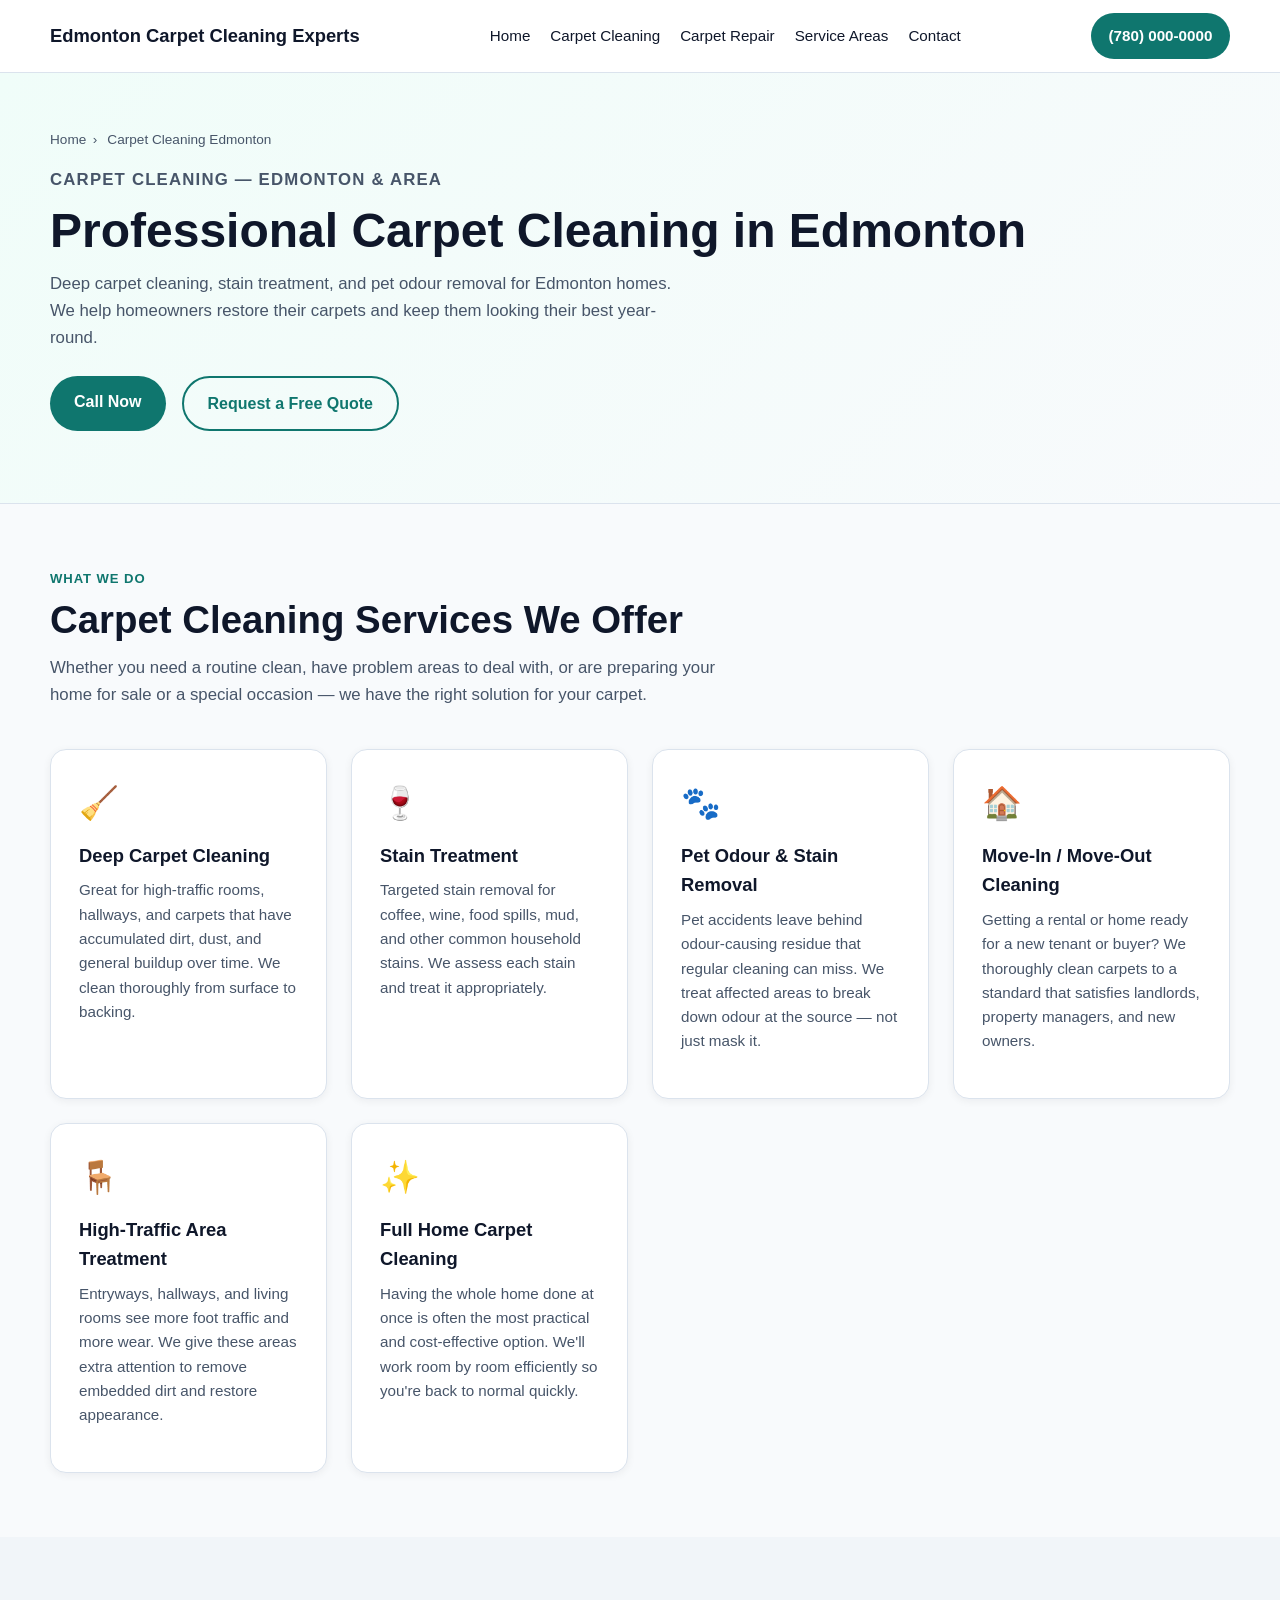
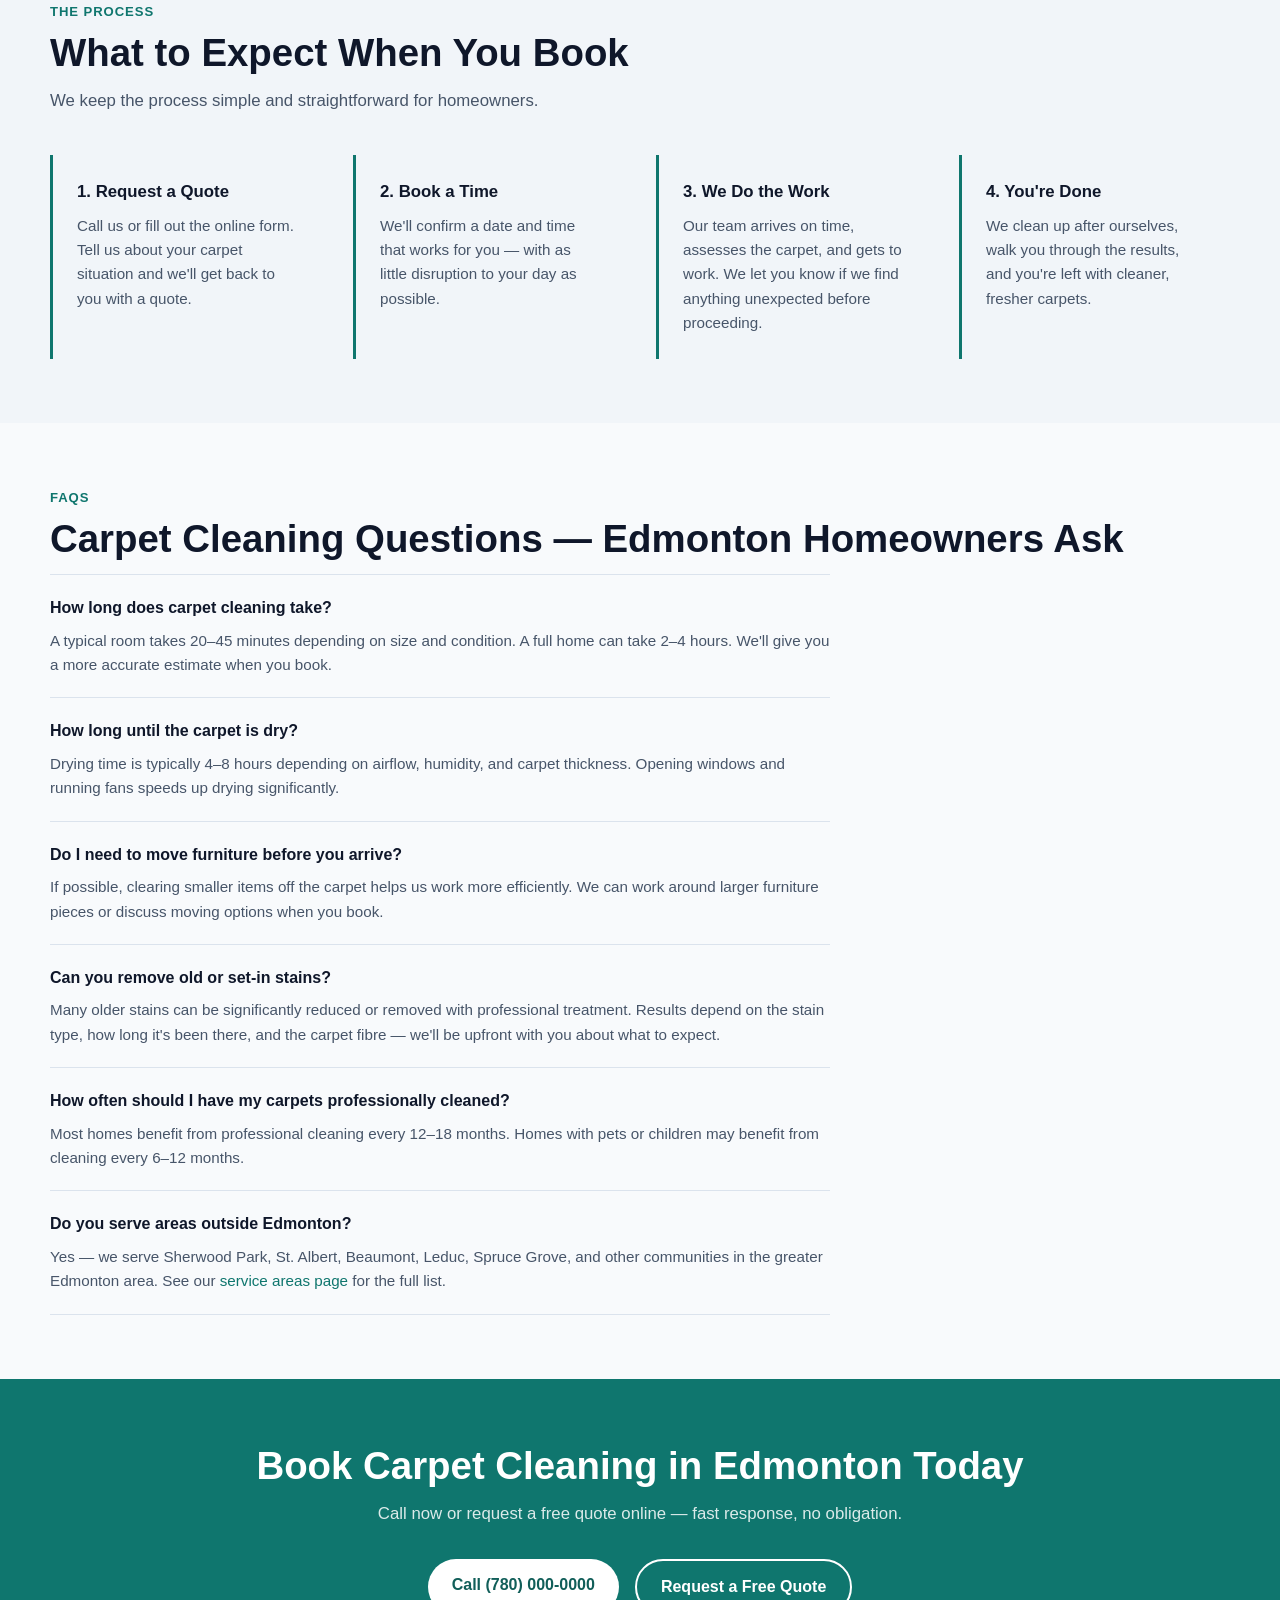
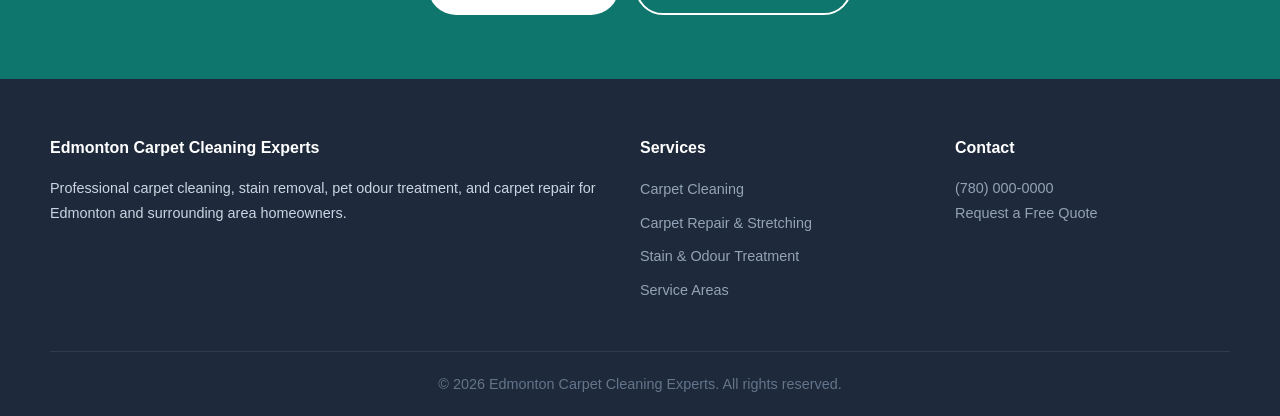
==== carpet-cleaning-edmonton.html @ 5d0f915e "feat: initial build — Edmonton Carpet Cleaning Experts 5-page lead gen site" ====
<!DOCTYPE html>
<html lang="en">
<head>
  <meta charset="UTF-8" />
  <meta name="viewport" content="width=device-width, initial-scale=1.0" />
  <title>Carpet Cleaning Edmonton | Edmonton Carpet Cleaning Experts</title>
  <meta name="description" content="Professional carpet cleaning in Edmonton. Deep cleaning for high-traffic rooms, stain treatment, and pet odour removal. Serving Edmonton and surrounding areas. Get a free quote." />
  <meta name="robots" content="index, follow" />
  <link rel="canonical" href="https://www.edmontoncarpetcleaningexperts.ca/carpet-cleaning-edmonton.html" />
  <link rel="stylesheet" href="styles.css" />

  <script type="application/ld+json">
  {
    "@context": "https://schema.org",
    "@type": "Service",
    "serviceType": "Carpet Cleaning",
    "provider": {
      "@type": "LocalBusiness",
      "name": "Edmonton Carpet Cleaning Experts",
      "telephone": "+17800000000",
      "areaServed": "Edmonton"
    },
    "description": "Professional carpet cleaning services for Edmonton homeowners including deep cleaning, stain removal, and pet odour treatment.",
    "areaServed": "Edmonton, Alberta"
  }
  </script>
</head>
<body>

  <header class="site-header">
    <div class="container nav">
      <div class="logo">
        <a href="index.html">Edmonton Carpet Cleaning Experts</a>
      </div>
      <button class="nav-toggle" aria-label="Toggle navigation" aria-expanded="false">☰</button>
      <nav class="main-nav">
        <a href="index.html">Home</a>
        <a href="carpet-cleaning-edmonton.html">Carpet Cleaning</a>
        <a href="carpet-repair-edmonton.html">Carpet Repair</a>
        <a href="service-areas.html">Service Areas</a>
        <a href="contact.html">Contact</a>
      </nav>
      <a class="phone-button" href="tel:17800000000">(780) 000-0000</a>
    </div>
  </header>

  <main>

    <!-- Page Hero -->
    <section class="page-hero">
      <div class="container">
        <div class="breadcrumb">
          <a href="index.html">Home</a><span>›</span> Carpet Cleaning Edmonton
        </div>
        <p class="eyebrow">Carpet Cleaning — Edmonton &amp; Area</p>
        <h1>Professional Carpet Cleaning in Edmonton</h1>
        <p>Deep carpet cleaning, stain treatment, and pet odour removal for Edmonton homes. We help homeowners restore their carpets and keep them looking their best year-round.</p>
        <div class="hero-actions">
          <a class="btn btn-primary" href="tel:17800000000">Call Now</a>
          <a class="btn btn-secondary" href="contact.html">Request a Free Quote</a>
        </div>
      </div>
    </section>

    <!-- Services Detail -->
    <section>
      <div class="container">
        <p class="section-label">What We Do</p>
        <h2>Carpet Cleaning Services We Offer</h2>
        <p class="section-intro">
          Whether you need a routine clean, have problem areas to deal with, or are preparing your home
          for sale or a special occasion — we have the right solution for your carpet.
        </p>
        <div class="cards">
          <article class="card">
            <div class="card-icon">🧹</div>
            <h3>Deep Carpet Cleaning</h3>
            <p>Great for high-traffic rooms, hallways, and carpets that have accumulated dirt, dust, and general buildup over time. We clean thoroughly from surface to backing.</p>
          </article>
          <article class="card">
            <div class="card-icon">🍷</div>
            <h3>Stain Treatment</h3>
            <p>Targeted stain removal for coffee, wine, food spills, mud, and other common household stains. We assess each stain and treat it appropriately.</p>
          </article>
          <article class="card">
            <div class="card-icon">🐾</div>
            <h3>Pet Odour &amp; Stain Removal</h3>
            <p>Pet accidents leave behind odour-causing residue that regular cleaning can miss. We treat affected areas to break down odour at the source — not just mask it.</p>
          </article>
          <article class="card">
            <div class="card-icon">🏠</div>
            <h3>Move-In / Move-Out Cleaning</h3>
            <p>Getting a rental or home ready for a new tenant or buyer? We thoroughly clean carpets to a standard that satisfies landlords, property managers, and new owners.</p>
          </article>
          <article class="card">
            <div class="card-icon">🪑</div>
            <h3>High-Traffic Area Treatment</h3>
            <p>Entryways, hallways, and living rooms see more foot traffic and more wear. We give these areas extra attention to remove embedded dirt and restore appearance.</p>
          </article>
          <article class="card">
            <div class="card-icon">✨</div>
            <h3>Full Home Carpet Cleaning</h3>
            <p>Having the whole home done at once is often the most practical and cost-effective option. We'll work room by room efficiently so you're back to normal quickly.</p>
          </article>
        </div>
      </div>
    </section>

    <!-- What to Expect -->
    <section class="alt-bg">
      <div class="container">
        <p class="section-label">The Process</p>
        <h2>What to Expect When You Book</h2>
        <p class="section-intro">We keep the process simple and straightforward for homeowners.</p>
        <div class="features">
          <div class="feature">
            <h3>1. Request a Quote</h3>
            <p>Call us or fill out the online form. Tell us about your carpet situation and we'll get back to you with a quote.</p>
          </div>
          <div class="feature">
            <h3>2. Book a Time</h3>
            <p>We'll confirm a date and time that works for you — with as little disruption to your day as possible.</p>
          </div>
          <div class="feature">
            <h3>3. We Do the Work</h3>
            <p>Our team arrives on time, assesses the carpet, and gets to work. We let you know if we find anything unexpected before proceeding.</p>
          </div>
          <div class="feature">
            <h3>4. You're Done</h3>
            <p>We clean up after ourselves, walk you through the results, and you're left with cleaner, fresher carpets.</p>
          </div>
        </div>
      </div>
    </section>

    <!-- FAQ -->
    <section>
      <div class="container">
        <p class="section-label">FAQs</p>
        <h2>Carpet Cleaning Questions — Edmonton Homeowners Ask</h2>
        <div class="faq-list">
          <div class="faq-item">
            <h3>How long does carpet cleaning take?</h3>
            <p>A typical room takes 20–45 minutes depending on size and condition. A full home can take 2–4 hours. We'll give you a more accurate estimate when you book.</p>
          </div>
          <div class="faq-item">
            <h3>How long until the carpet is dry?</h3>
            <p>Drying time is typically 4–8 hours depending on airflow, humidity, and carpet thickness. Opening windows and running fans speeds up drying significantly.</p>
          </div>
          <div class="faq-item">
            <h3>Do I need to move furniture before you arrive?</h3>
            <p>If possible, clearing smaller items off the carpet helps us work more efficiently. We can work around larger furniture pieces or discuss moving options when you book.</p>
          </div>
          <div class="faq-item">
            <h3>Can you remove old or set-in stains?</h3>
            <p>Many older stains can be significantly reduced or removed with professional treatment. Results depend on the stain type, how long it's been there, and the carpet fibre — we'll be upfront with you about what to expect.</p>
          </div>
          <div class="faq-item">
            <h3>How often should I have my carpets professionally cleaned?</h3>
            <p>Most homes benefit from professional cleaning every 12–18 months. Homes with pets or children may benefit from cleaning every 6–12 months.</p>
          </div>
          <div class="faq-item">
            <h3>Do you serve areas outside Edmonton?</h3>
            <p>Yes — we serve Sherwood Park, St. Albert, Beaumont, Leduc, Spruce Grove, and other communities in the greater Edmonton area. See our <a href="service-areas.html">service areas page</a> for the full list.</p>
          </div>
        </div>
      </div>
    </section>

    <!-- CTA -->
    <section class="cta-banner">
      <div class="container">
        <h2>Book Carpet Cleaning in Edmonton Today</h2>
        <p>Call now or request a free quote online — fast response, no obligation.</p>
        <div class="cta-actions">
          <a class="btn btn-primary" style="background:#fff; color:var(--primary-dark);" href="tel:17800000000">Call (780) 000-0000</a>
          <a class="btn btn-secondary" href="contact.html">Request a Free Quote</a>
        </div>
      </div>
    </section>

  </main>

  <footer class="site-footer">
    <div class="container footer-grid">
      <div>
        <h3>Edmonton Carpet Cleaning Experts</h3>
        <p>Professional carpet cleaning, stain removal, pet odour treatment, and carpet repair for Edmonton and surrounding area homeowners.</p>
      </div>
      <div>
        <h3>Services</h3>
        <ul>
          <li><a href="carpet-cleaning-edmonton.html">Carpet Cleaning</a></li>
          <li><a href="carpet-repair-edmonton.html">Carpet Repair &amp; Stretching</a></li>
          <li><a href="contact.html">Stain &amp; Odour Treatment</a></li>
          <li><a href="service-areas.html">Service Areas</a></li>
        </ul>
      </div>
      <div>
        <h3>Contact</h3>
        <p><a href="tel:17800000000">(780) 000-0000</a></p>
        <p><a href="contact.html">Request a Free Quote</a></p>
      </div>
    </div>
    <div class="container footer-bottom">
      <p>&copy; 2026 Edmonton Carpet Cleaning Experts. All rights reserved.</p>
    </div>
  </footer>

  <script src="script.js"></script>
</body>
</html>
---- styles.css ----
/* ============================================================
   Edmonton Carpet Cleaning Experts — Main Stylesheet
   ============================================================ */

*, *::before, *::after {
  box-sizing: border-box;
  margin: 0;
  padding: 0;
}

:root {
  --bg: #f8fafc;
  --surface: #ffffff;
  --surface-soft: #f1f5f9;
  --text: #0f172a;
  --muted: #475569;
  --border: #dbe3ed;
  --primary: #0f766e;
  --primary-dark: #115e59;
  --primary-light: #ccfbf1;
  --secondary: #1e293b;
  --accent: #e2e8f0;
  --shadow: 0 10px 30px rgba(15, 23, 42, 0.08);
  --shadow-sm: 0 2px 8px rgba(15, 23, 42, 0.06);
  --radius: 16px;
  --radius-sm: 8px;
  --max-width: 1180px;
}

body {
  font-family: Arial, Helvetica, sans-serif;
  background: var(--bg);
  color: var(--text);
  line-height: 1.6;
}

a {
  color: var(--primary);
  text-decoration: none;
}

a:hover { text-decoration: underline; }

img { max-width: 100%; display: block; }

ul { list-style: none; }

.container {
  width: min(100% - 2rem, var(--max-width));
  margin: 0 auto;
}

/* ---- Buttons ---- */
.btn {
  display: inline-block;
  padding: 0.8rem 1.5rem;
  border-radius: 999px;
  font-weight: 700;
  font-size: 1rem;
  cursor: pointer;
  border: none;
  transition: background 0.2s, transform 0.1s;
}

.btn:hover { text-decoration: none; transform: translateY(-1px); }

.btn-primary {
  background: var(--primary);
  color: #fff;
}

.btn-primary:hover { background: var(--primary-dark); color: #fff; }

.btn-secondary {
  background: transparent;
  color: var(--primary);
  border: 2px solid var(--primary);
}

.btn-secondary:hover { background: var(--primary-light); }

/* ---- Header / Nav ---- */
.site-header {
  background: var(--surface);
  border-bottom: 1px solid var(--border);
  position: sticky;
  top: 0;
  z-index: 100;
}

.nav {
  display: flex;
  align-items: center;
  justify-content: space-between;
  gap: 1rem;
  min-height: 72px;
  flex-wrap: wrap;
}

.logo a {
  color: var(--text);
  font-size: 1.15rem;
  font-weight: 700;
}

.main-nav {
  display: flex;
  gap: 1.25rem;
  align-items: center;
}

.main-nav a {
  color: var(--text);
  font-size: 0.95rem;
  font-weight: 500;
}

.main-nav a:hover { color: var(--primary); text-decoration: none; }

.phone-button {
  background: var(--primary);
  color: #fff !important;
  padding: 0.65rem 1.1rem;
  border-radius: 999px;
  font-weight: 700;
  white-space: nowrap;
  font-size: 0.95rem;
}

.phone-button:hover {
  background: var(--primary-dark);
  text-decoration: none;
}

/* Mobile hamburger */
.nav-toggle {
  display: none;
  background: none;
  border: none;
  font-size: 1.6rem;
  cursor: pointer;
  color: var(--text);
}

/* ---- Hero ---- */
.hero {
  padding: 5rem 0 4rem;
  background: linear-gradient(135deg, #f0fdf9 0%, #f8fafc 100%);
}

.hero-grid {
  display: grid;
  grid-template-columns: 1.3fr 0.9fr;
  gap: 3rem;
  align-items: start;
}

.eyebrow {
  color: var(--primary);
  font-weight: 700;
  text-transform: uppercase;
  font-size: 0.82rem;
  letter-spacing: 0.07em;
  margin-bottom: 0.75rem;
}

.hero h1 {
  font-size: clamp(2rem, 5vw, 3.4rem);
  line-height: 1.15;
  margin-bottom: 1rem;
}

.hero-text {
  font-size: 1.1rem;
  color: var(--muted);
  margin-bottom: 1.75rem;
}

.hero-actions {
  display: flex;
  gap: 1rem;
  flex-wrap: wrap;
  margin-bottom: 1.5rem;
}

.trust-points {
  display: flex;
  flex-wrap: wrap;
  gap: 0.5rem 1.5rem;
  margin-top: 1rem;
}

.trust-points li {
  font-size: 0.9rem;
  color: var(--muted);
  display: flex;
  align-items: center;
  gap: 0.4rem;
}

.trust-points li::before {
  content: "✓";
  color: var(--primary);
  font-weight: 700;
}

/* ---- Quote Form Card ---- */
.hero-form-card {
  background: var(--surface);
  border: 1px solid var(--border);
  border-radius: var(--radius);
  padding: 2rem;
  box-shadow: var(--shadow);
}

.hero-form-card h2 {
  font-size: 1.3rem;
  margin-bottom: 0.4rem;
}

.hero-form-card p {
  color: var(--muted);
  font-size: 0.95rem;
  margin-bottom: 1.25rem;
}

.quote-form {
  display: flex;
  flex-direction: column;
  gap: 0.75rem;
}

.quote-form input,
.quote-form select,
.quote-form textarea {
  width: 100%;
  padding: 0.75rem 1rem;
  border: 1px solid var(--border);
  border-radius: var(--radius-sm);
  font-size: 0.95rem;
  font-family: inherit;
  background: var(--bg);
  color: var(--text);
  transition: border-color 0.2s;
}

.quote-form input:focus,
.quote-form select:focus,
.quote-form textarea:focus {
  outline: none;
  border-color: var(--primary);
}

.quote-form textarea { resize: vertical; min-height: 90px; }

.quote-form .btn { width: 100%; }

/* ---- Section Defaults ---- */
section { padding: 4rem 0; }

.section-label {
  color: var(--primary);
  font-weight: 700;
  text-transform: uppercase;
  font-size: 0.82rem;
  letter-spacing: 0.07em;
  margin-bottom: 0.5rem;
}

section h2 {
  font-size: clamp(1.6rem, 3vw, 2.4rem);
  margin-bottom: 0.75rem;
  line-height: 1.2;
}

.section-intro {
  color: var(--muted);
  font-size: 1.05rem;
  max-width: 680px;
  margin-bottom: 2.5rem;
}

/* ---- Cards ---- */
.cards {
  display: grid;
  grid-template-columns: repeat(auto-fit, minmax(260px, 1fr));
  gap: 1.5rem;
}

.card {
  background: var(--surface);
  border: 1px solid var(--border);
  border-radius: var(--radius);
  padding: 1.75rem;
  box-shadow: var(--shadow-sm);
  transition: box-shadow 0.2s, transform 0.2s;
}

.card:hover {
  box-shadow: var(--shadow);
  transform: translateY(-2px);
}

.card-icon {
  font-size: 2rem;
  margin-bottom: 0.75rem;
}

.card h3 {
  font-size: 1.15rem;
  margin-bottom: 0.5rem;
}

.card p {
  color: var(--muted);
  font-size: 0.95rem;
  margin-bottom: 1rem;
}

.card a {
  font-weight: 600;
  font-size: 0.9rem;
}

/* ---- Features Grid ---- */
.features {
  display: grid;
  grid-template-columns: repeat(auto-fit, minmax(240px, 1fr));
  gap: 2rem;
}

.feature {
  padding: 1.5rem;
  border-left: 3px solid var(--primary);
}

.feature h3 {
  font-size: 1.05rem;
  margin-bottom: 0.5rem;
}

.feature p {
  color: var(--muted);
  font-size: 0.95rem;
}

/* ---- Why Us / Alt Section ---- */
.alt-bg { background: var(--surface-soft); }

/* ---- Testimonials ---- */
.testimonials { background: var(--surface); }

.testimonial-grid {
  display: grid;
  grid-template-columns: repeat(auto-fit, minmax(280px, 1fr));
  gap: 1.5rem;
}

.testimonial-card {
  background: var(--bg);
  border: 1px solid var(--border);
  border-radius: var(--radius);
  padding: 1.75rem;
}

.stars {
  color: #f59e0b;
  font-size: 1.1rem;
  margin-bottom: 0.75rem;
}

.testimonial-card p {
  color: var(--muted);
  font-size: 0.95rem;
  margin-bottom: 1rem;
  font-style: italic;
}

.reviewer {
  font-weight: 700;
  font-size: 0.9rem;
  color: var(--text);
}

/* ---- FAQ ---- */
.faq-list { max-width: 780px; }

.faq-item {
  border-bottom: 1px solid var(--border);
  padding: 1.25rem 0;
}

.faq-item:first-child { border-top: 1px solid var(--border); }

.faq-item h3 {
  font-size: 1rem;
  margin-bottom: 0.5rem;
  cursor: pointer;
}

.faq-item p {
  color: var(--muted);
  font-size: 0.95rem;
}

/* ---- Service Areas ---- */
.areas-grid {
  display: grid;
  grid-template-columns: repeat(auto-fill, minmax(200px, 1fr));
  gap: 0.75rem;
}

.area-tag {
  background: var(--surface);
  border: 1px solid var(--border);
  border-radius: var(--radius-sm);
  padding: 0.6rem 1rem;
  font-size: 0.92rem;
  color: var(--text);
  display: flex;
  align-items: center;
  gap: 0.4rem;
}

.area-tag::before {
  content: "📍";
  font-size: 0.85rem;
}

/* ---- CTA Banner ---- */
.cta-banner {
  background: var(--primary);
  color: #fff;
  padding: 4rem 0;
  text-align: center;
}

.cta-banner h2 {
  color: #fff;
  font-size: clamp(1.6rem, 3vw, 2.4rem);
  margin-bottom: 0.75rem;
}

.cta-banner p {
  color: rgba(255,255,255,0.85);
  font-size: 1.05rem;
  margin-bottom: 2rem;
}

.cta-banner .btn-secondary {
  color: #fff;
  border-color: #fff;
}

.cta-banner .btn-secondary:hover {
  background: rgba(255,255,255,0.15);
}

.cta-actions {
  display: flex;
  gap: 1rem;
  justify-content: center;
  flex-wrap: wrap;
}

/* ---- Contact Page ---- */
.contact-grid {
  display: grid;
  grid-template-columns: 1fr 1.2fr;
  gap: 3rem;
  align-items: start;
}

.contact-info h2 { margin-bottom: 1rem; }

.contact-info p {
  color: var(--muted);
  margin-bottom: 1.5rem;
}

.contact-detail {
  display: flex;
  align-items: center;
  gap: 0.75rem;
  margin-bottom: 1rem;
  font-size: 1rem;
}

.contact-detail .icon {
  font-size: 1.3rem;
  width: 2rem;
  text-align: center;
}

.form-card {
  background: var(--surface);
  border: 1px solid var(--border);
  border-radius: var(--radius);
  padding: 2.5rem;
  box-shadow: var(--shadow);
}

.form-card h2 { margin-bottom: 0.5rem; }

.form-card > p {
  color: var(--muted);
  margin-bottom: 1.5rem;
  font-size: 0.95rem;
}

/* ---- Page Hero (inner pages) ---- */
.page-hero {
  background: linear-gradient(135deg, #f0fdf9 0%, #f8fafc 100%);
  padding: 3.5rem 0 3rem;
  border-bottom: 1px solid var(--border);
}

.page-hero .eyebrow { margin-bottom: 0.5rem; }

.page-hero h1 {
  font-size: clamp(1.8rem, 4vw, 3rem);
  margin-bottom: 0.75rem;
  line-height: 1.2;
}

.page-hero p {
  color: var(--muted);
  font-size: 1.05rem;
  max-width: 640px;
  margin-bottom: 1.5rem;
}

/* ---- Breadcrumb ---- */
.breadcrumb {
  font-size: 0.85rem;
  color: var(--muted);
  margin-bottom: 1rem;
}

.breadcrumb a { color: var(--muted); }
.breadcrumb a:hover { color: var(--primary); }
.breadcrumb span { margin: 0 0.4rem; }

/* ---- Footer ---- */
.site-footer {
  background: var(--secondary);
  color: #cbd5e1;
  padding: 3.5rem 0 0;
}

.footer-grid {
  display: grid;
  grid-template-columns: 2fr 1fr 1fr;
  gap: 2.5rem;
  padding-bottom: 2.5rem;
  border-bottom: 1px solid rgba(255,255,255,0.08);
}

.site-footer h3 {
  color: #fff;
  font-size: 1rem;
  margin-bottom: 1rem;
}

.site-footer p {
  font-size: 0.9rem;
  line-height: 1.7;
}

.site-footer a {
  color: #94a3b8;
  font-size: 0.9rem;
}

.site-footer a:hover { color: #fff; text-decoration: none; }

.site-footer ul li { margin-bottom: 0.5rem; }

.footer-bottom {
  padding: 1.25rem 0;
  text-align: center;
  font-size: 0.85rem;
  color: #64748b;
}

/* ---- Form success ---- */
.form-success {
  display: none;
  background: #dcfce7;
  border: 1px solid #86efac;
  border-radius: var(--radius-sm);
  padding: 1rem 1.25rem;
  color: #166534;
  font-size: 0.95rem;
  margin-top: 0.5rem;
}

/* ---- Responsive ---- */
@media (max-width: 900px) {
  .hero-grid { grid-template-columns: 1fr; }
  .footer-grid { grid-template-columns: 1fr 1fr; }
  .contact-grid { grid-template-columns: 1fr; }
}

@media (max-width: 640px) {
  .main-nav { display: none; }
  .main-nav.open {
    display: flex;
    flex-direction: column;
    width: 100%;
    padding: 1rem 0;
    border-top: 1px solid var(--border);
    gap: 0.75rem;
  }
  .nav { flex-wrap: wrap; }
  .nav-toggle { display: block; }
  .phone-button { display: none; }
  .footer-grid { grid-template-columns: 1fr; }
  .hero { padding: 3rem 0 2.5rem; }
  .cta-banner { padding: 3rem 0; }
}
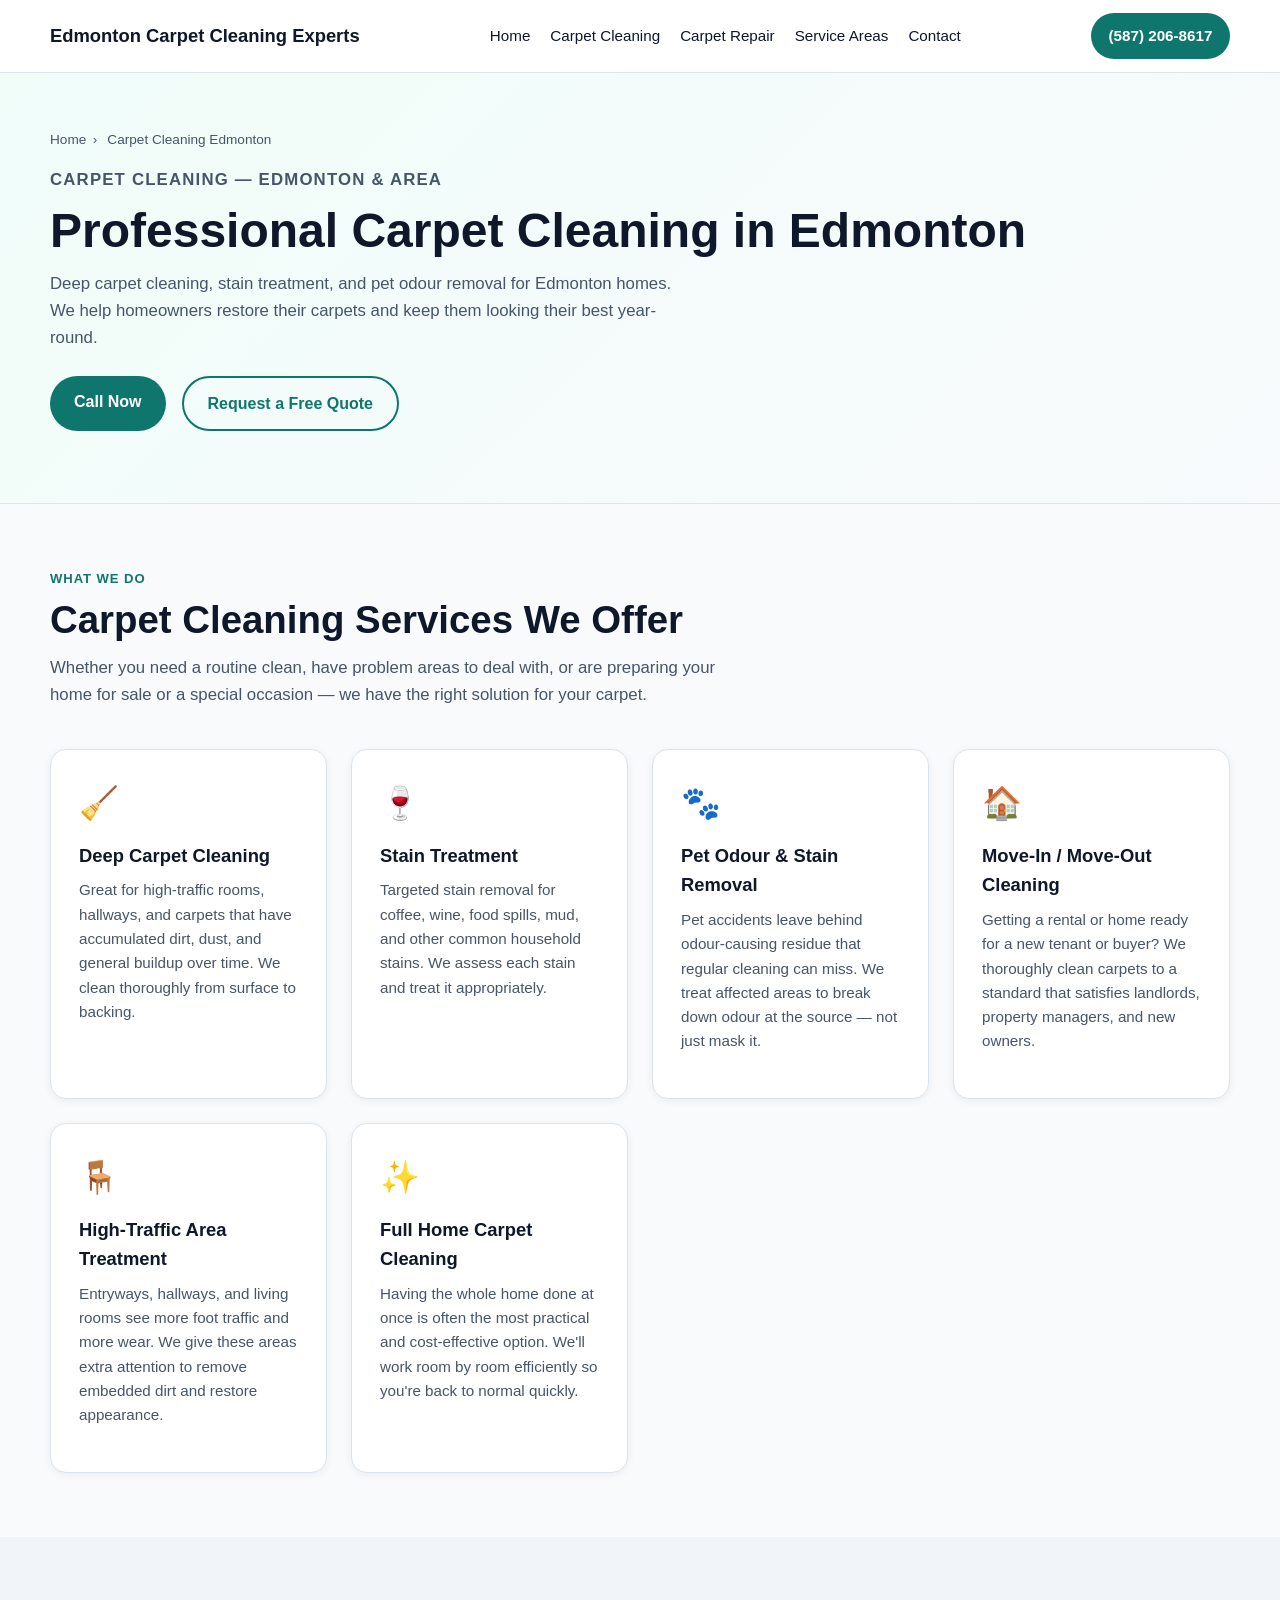
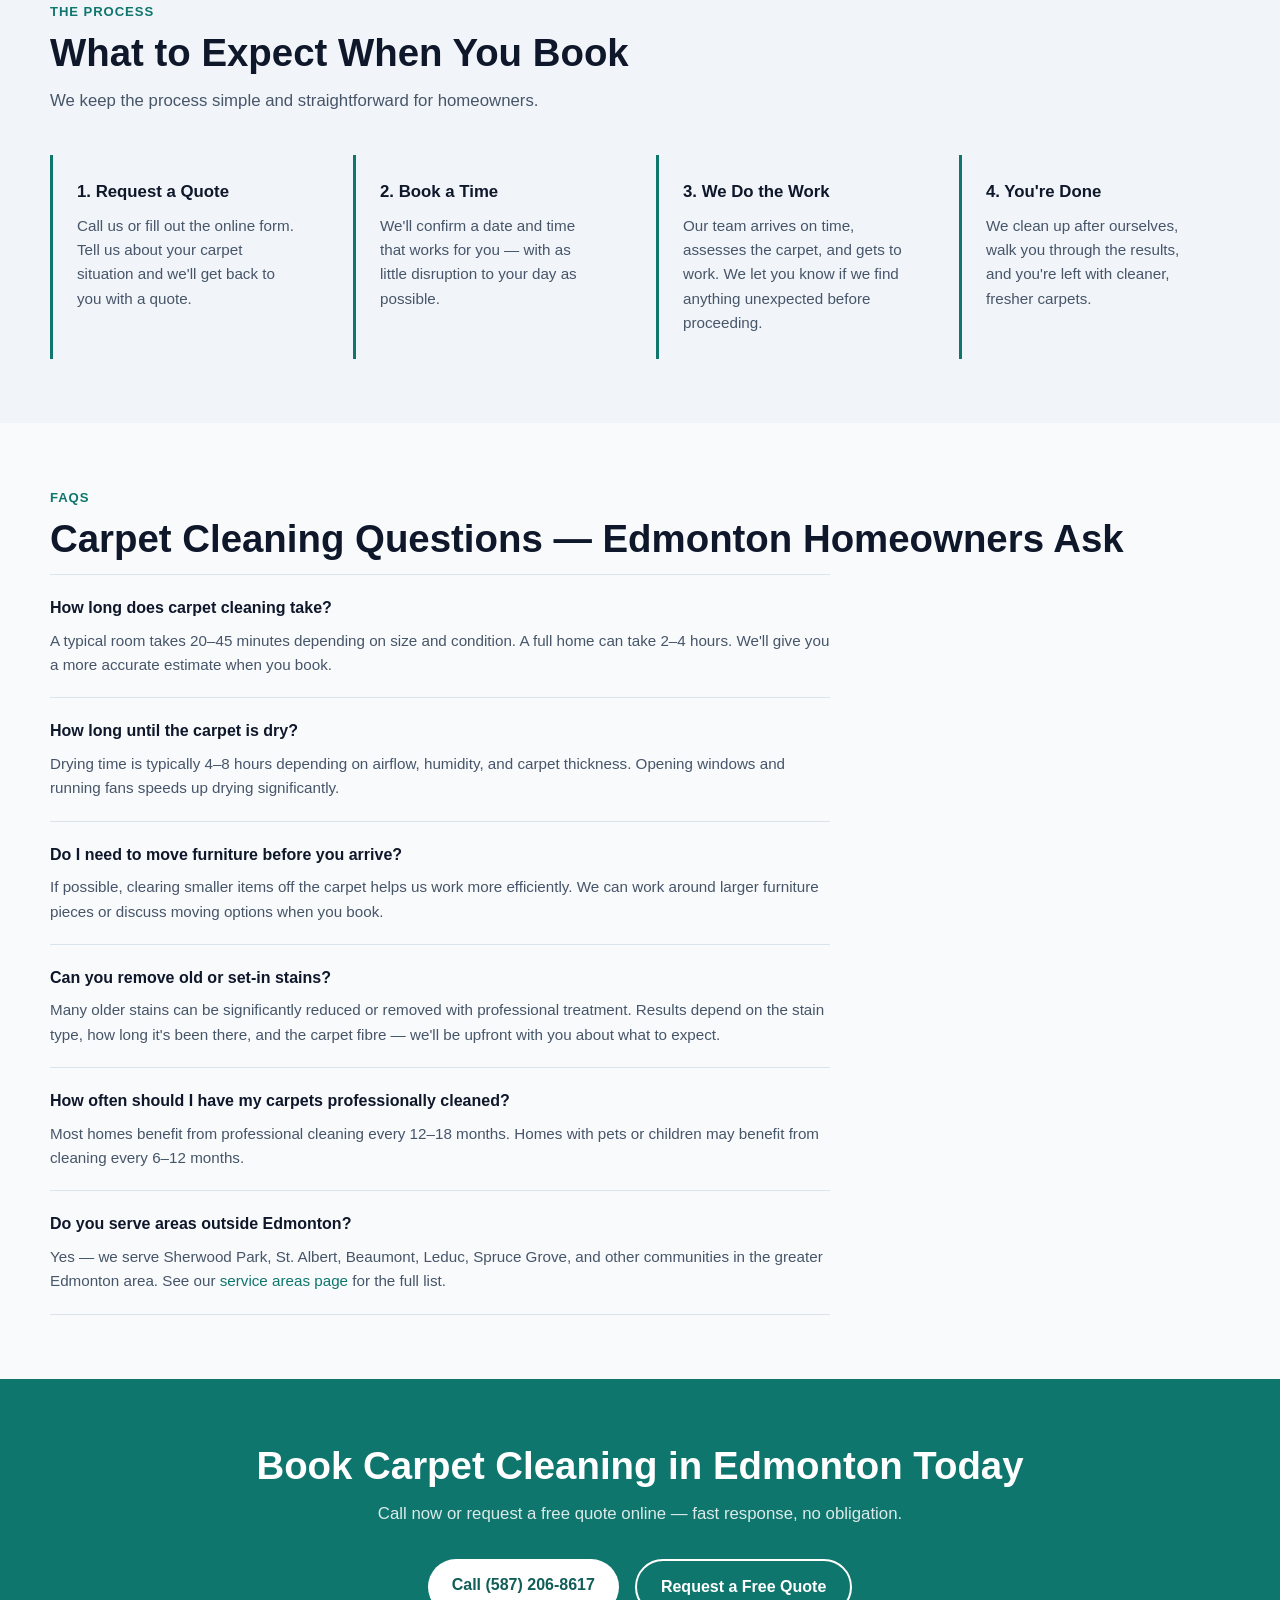
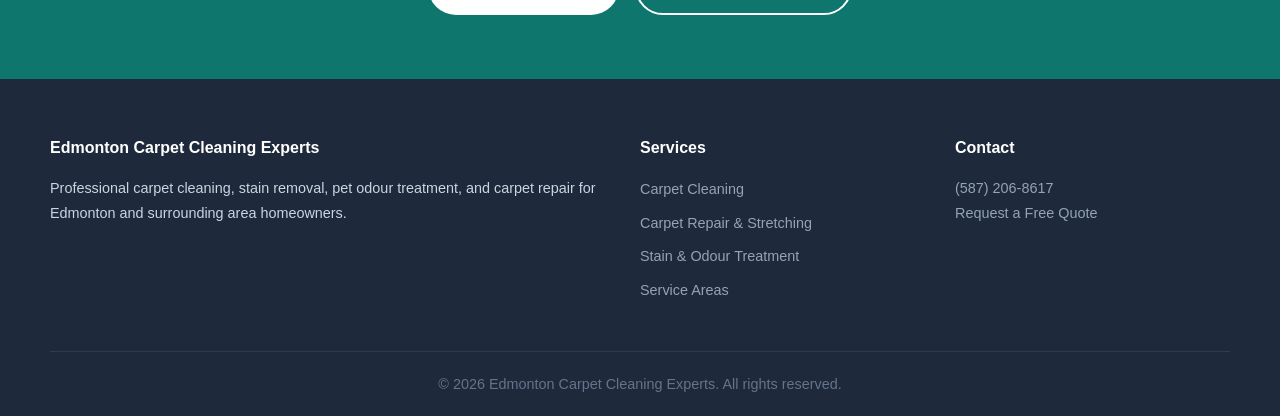
==== commit 6cfe51e5: "Update phone number to CallRail 587-206-8617" ====
--- a/carpet-cleaning-edmonton.html
+++ b/carpet-cleaning-edmonton.html
@@ -6,7 +6,7 @@
   <title>Carpet Cleaning Edmonton | Edmonton Carpet Cleaning Experts</title>
   <meta name="description" content="Professional carpet cleaning in Edmonton. Deep cleaning for high-traffic rooms, stain treatment, and pet odour removal. Serving Edmonton and surrounding areas. Get a free quote." />
   <meta name="robots" content="index, follow" />
-  <link rel="canonical" href="https://www.edmontoncarpetcleaningexperts.ca/carpet-cleaning-edmonton.html" />
+  <link rel="canonical" href="https://www.edmontoncarpetexperts.ca/carpet-cleaning-edmonton.html" />
   <link rel="stylesheet" href="styles.css" />
 
   <script type="application/ld+json">
@@ -17,7 +17,7 @@
     "provider": {
       "@type": "LocalBusiness",
       "name": "Edmonton Carpet Cleaning Experts",
-      "telephone": "+17800000000",
+      "telephone": "+15872068617",
       "areaServed": "Edmonton"
     },
     "description": "Professional carpet cleaning services for Edmonton homeowners including deep cleaning, stain removal, and pet odour treatment.",
@@ -40,7 +40,7 @@
         <a href="service-areas.html">Service Areas</a>
         <a href="contact.html">Contact</a>
       </nav>
-      <a class="phone-button" href="tel:17800000000">(780) 000-0000</a>
+      <a class="phone-button" href="tel:15872068617">(587) 206-8617</a>
     </div>
   </header>
 
@@ -56,7 +56,7 @@
         <h1>Professional Carpet Cleaning in Edmonton</h1>
         <p>Deep carpet cleaning, stain treatment, and pet odour removal for Edmonton homes. We help homeowners restore their carpets and keep them looking their best year-round.</p>
         <div class="hero-actions">
-          <a class="btn btn-primary" href="tel:17800000000">Call Now</a>
+          <a class="btn btn-primary" href="tel:15872068617">Call Now</a>
           <a class="btn btn-secondary" href="contact.html">Request a Free Quote</a>
         </div>
       </div>
@@ -173,7 +173,7 @@
         <h2>Book Carpet Cleaning in Edmonton Today</h2>
         <p>Call now or request a free quote online — fast response, no obligation.</p>
         <div class="cta-actions">
-          <a class="btn btn-primary" style="background:#fff; color:var(--primary-dark);" href="tel:17800000000">Call (780) 000-0000</a>
+          <a class="btn btn-primary" style="background:#fff; color:var(--primary-dark);" href="tel:15872068617">Call (587) 206-8617</a>
           <a class="btn btn-secondary" href="contact.html">Request a Free Quote</a>
         </div>
       </div>
@@ -198,7 +198,7 @@
       </div>
       <div>
         <h3>Contact</h3>
-        <p><a href="tel:17800000000">(780) 000-0000</a></p>
+        <p><a href="tel:15872068617">(587) 206-8617</a></p>
         <p><a href="contact.html">Request a Free Quote</a></p>
       </div>
     </div>
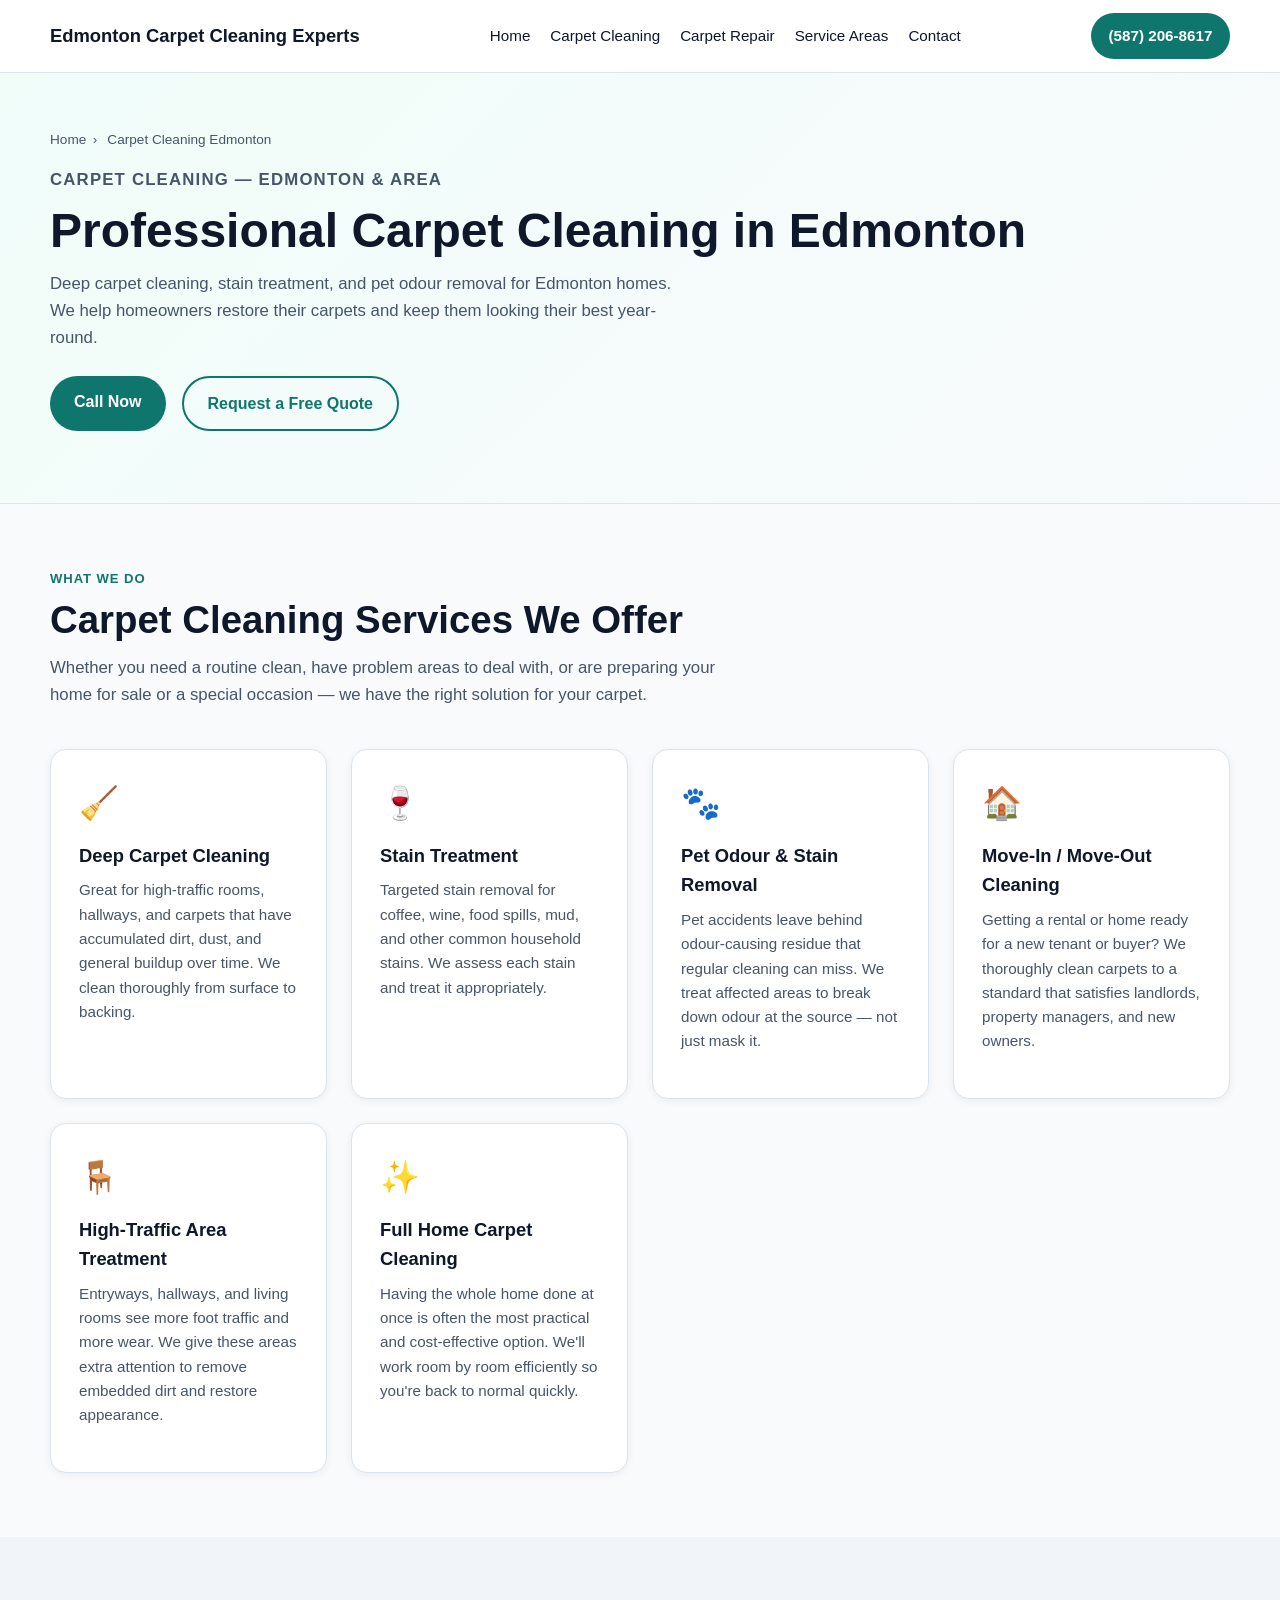
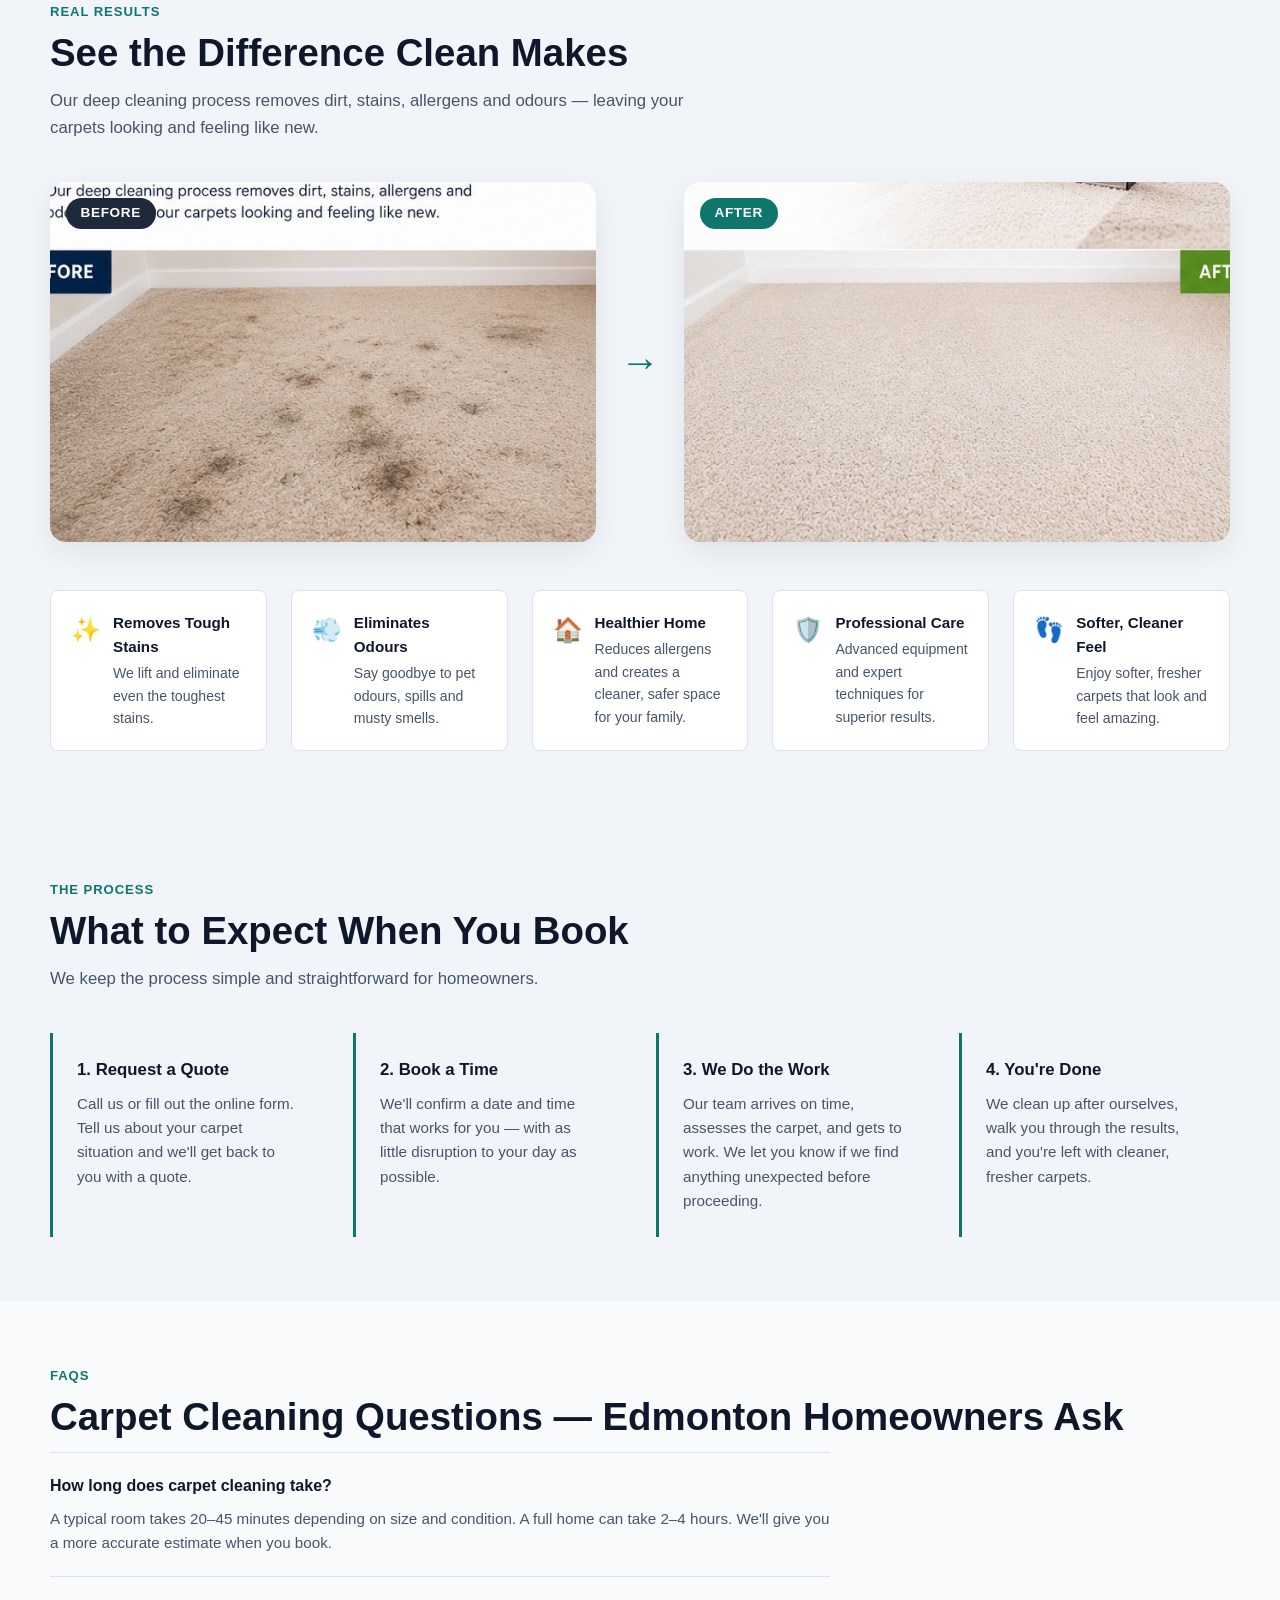
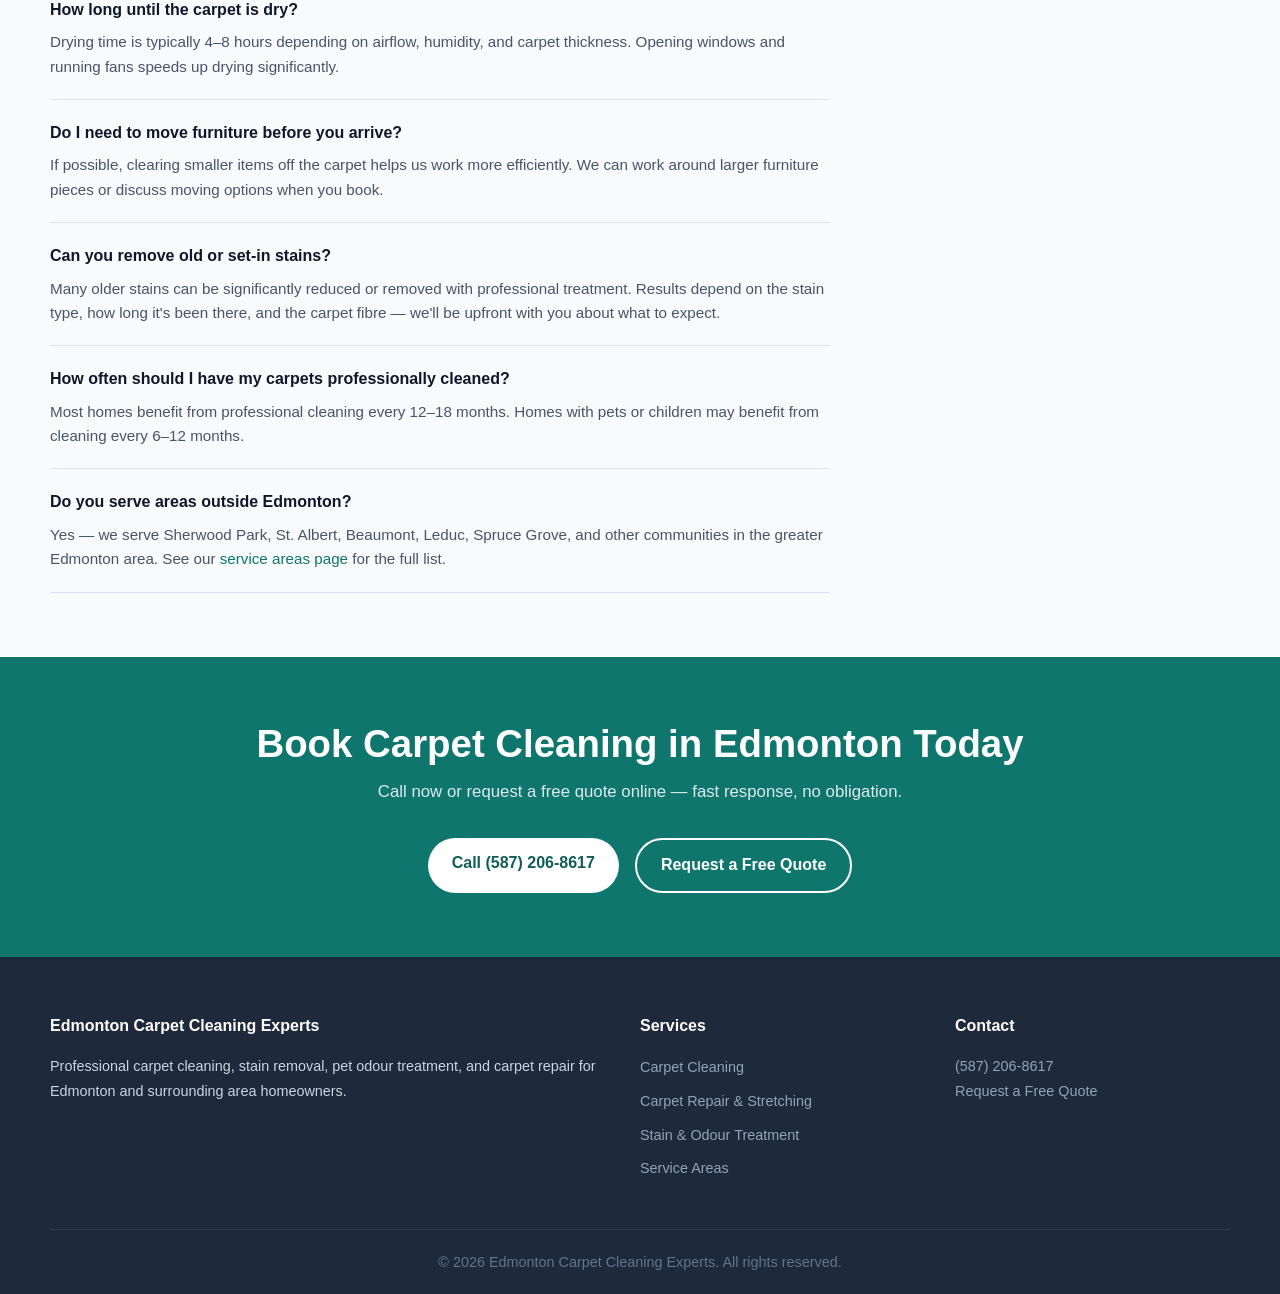
==== commit 4eef607d: "Add photo sections — hero image, service panels, before/after" ====
--- a/carpet-cleaning-edmonton.html
+++ b/carpet-cleaning-edmonton.html
@@ -106,6 +106,52 @@
       </div>
     </section>
 
+    <!-- Before & After -->
+    <section class="before-after-section alt-bg">
+      <div class="container">
+        <p class="section-label">Real Results</p>
+        <h2>See the Difference Clean Makes</h2>
+        <p class="section-intro">Our deep cleaning process removes dirt, stains, allergens and odours — leaving your carpets looking and feeling like new.</p>
+        <div class="before-after-grid">
+          <div class="before-after-card">
+            <div class="before-after-img-wrap">
+              <img src="images/carpet-before.jpg" alt="Carpet with stains before professional cleaning" loading="lazy" />
+              <span class="ba-label ba-label--before">Before</span>
+            </div>
+          </div>
+          <div class="before-after-arrow">→</div>
+          <div class="before-after-card">
+            <div class="before-after-img-wrap">
+              <img src="images/carpet-after.jpg" alt="Carpet clean and restored after professional cleaning" loading="lazy" />
+              <span class="ba-label ba-label--after">After</span>
+            </div>
+          </div>
+        </div>
+        <div class="ba-benefits">
+          <div class="ba-benefit">
+            <span>✨</span>
+            <div><strong>Removes Tough Stains</strong><p>We lift and eliminate even the toughest stains.</p></div>
+          </div>
+          <div class="ba-benefit">
+            <span>💨</span>
+            <div><strong>Eliminates Odours</strong><p>Say goodbye to pet odours, spills and musty smells.</p></div>
+          </div>
+          <div class="ba-benefit">
+            <span>🏠</span>
+            <div><strong>Healthier Home</strong><p>Reduces allergens and creates a cleaner, safer space for your family.</p></div>
+          </div>
+          <div class="ba-benefit">
+            <span>🛡️</span>
+            <div><strong>Professional Care</strong><p>Advanced equipment and expert techniques for superior results.</p></div>
+          </div>
+          <div class="ba-benefit">
+            <span>👣</span>
+            <div><strong>Softer, Cleaner Feel</strong><p>Enjoy softer, fresher carpets that look and feel amazing.</p></div>
+          </div>
+        </div>
+      </div>
+    </section>
+
     <!-- What to Expect -->
     <section class="alt-bg">
       <div class="container">
--- a/styles.css
+++ b/styles.css
@@ -618,4 +618,230 @@
   .footer-grid { grid-template-columns: 1fr; }
   .hero { padding: 3rem 0 2.5rem; }
   .cta-banner { padding: 3rem 0; }
-}
+  .photo-hero-grid { grid-template-columns: 1fr; }
+  .photo-hero-image { order: -1; }
+  .photo-hero-image img { height: 260px; }
+  .panel-grid { grid-template-columns: 1fr; }
+  .before-after-grid { grid-template-columns: 1fr; gap: 1rem; }
+  .before-after-arrow { display: none; }
+  .ba-benefits { grid-template-columns: 1fr; }
+}
+
+/* ---- Photo Hero Section (index.html) ---- */
+.photo-hero-section {
+  padding: 4rem 0;
+  background: var(--surface-soft);
+}
+
+.photo-hero-grid {
+  display: grid;
+  grid-template-columns: 1fr 1fr;
+  gap: 3rem;
+  align-items: center;
+}
+
+.photo-hero-copy h2 {
+  font-size: clamp(1.6rem, 3vw, 2.6rem);
+  margin-bottom: 0.75rem;
+  line-height: 1.2;
+}
+
+.photo-hero-copy > p {
+  color: var(--muted);
+  font-size: 1.05rem;
+  margin-bottom: 1.75rem;
+}
+
+.photo-hero-features {
+  display: flex;
+  flex-direction: column;
+  gap: 1rem;
+  margin-bottom: 2rem;
+}
+
+.photo-feature {
+  display: flex;
+  align-items: flex-start;
+  gap: 0.75rem;
+}
+
+.photo-feature-icon {
+  font-size: 1.4rem;
+  flex-shrink: 0;
+  margin-top: 0.1rem;
+}
+
+.photo-feature strong {
+  display: block;
+  font-size: 0.95rem;
+  margin-bottom: 0.15rem;
+}
+
+.photo-feature p {
+  color: var(--muted);
+  font-size: 0.88rem;
+  margin: 0;
+}
+
+.photo-hero-image img {
+  width: 100%;
+  height: 480px;
+  object-fit: cover;
+  object-position: top center;
+  border-radius: var(--radius);
+  box-shadow: var(--shadow);
+}
+
+/* ---- Service Panels (index.html) ---- */
+.service-panels {
+  padding: 4rem 0;
+  background: var(--secondary);
+}
+
+.service-panels .container {
+  margin-bottom: 2rem;
+}
+
+.service-panels .section-label {
+  color: #a3e8e4;
+}
+
+.service-panels h2 {
+  color: #fff;
+}
+
+.panel-grid {
+  display: grid;
+  grid-template-columns: repeat(3, 1fr);
+  gap: 0;
+}
+
+.panel-item {
+  position: relative;
+  overflow: hidden;
+}
+
+.panel-item img {
+  width: 100%;
+  height: 340px;
+  object-fit: cover;
+  object-position: center;
+  display: block;
+  transition: transform 0.4s ease;
+}
+
+.panel-item:hover img {
+  transform: scale(1.04);
+}
+
+.panel-overlay {
+  position: absolute;
+  bottom: 0;
+  left: 0;
+  right: 0;
+  background: linear-gradient(to top, rgba(17,30,50,0.92) 0%, rgba(17,30,50,0.4) 70%, transparent 100%);
+  padding: 1.5rem 1.25rem 1.25rem;
+  color: #fff;
+}
+
+.panel-overlay h3 {
+  font-size: 1.1rem;
+  margin-bottom: 0.3rem;
+  color: #fff;
+}
+
+.panel-overlay p {
+  font-size: 0.88rem;
+  color: rgba(255,255,255,0.8);
+  margin: 0;
+}
+
+/* ---- Before & After (carpet-cleaning-edmonton.html) ---- */
+.before-after-section {
+  padding: 4rem 0;
+}
+
+.before-after-grid {
+  display: grid;
+  grid-template-columns: 1fr auto 1fr;
+  gap: 1.5rem;
+  align-items: center;
+  margin-bottom: 3rem;
+}
+
+.before-after-img-wrap {
+  position: relative;
+  border-radius: var(--radius);
+  overflow: hidden;
+  box-shadow: var(--shadow);
+}
+
+.before-after-img-wrap img {
+  width: 100%;
+  height: 360px;
+  object-fit: cover;
+  object-position: top center;
+  display: block;
+}
+
+.ba-label {
+  position: absolute;
+  top: 1rem;
+  left: 1rem;
+  padding: 0.3rem 0.9rem;
+  border-radius: 999px;
+  font-weight: 700;
+  font-size: 0.85rem;
+  text-transform: uppercase;
+  letter-spacing: 0.05em;
+}
+
+.ba-label--before {
+  background: var(--secondary);
+  color: #fff;
+}
+
+.ba-label--after {
+  background: var(--primary);
+  color: #fff;
+}
+
+.before-after-arrow {
+  font-size: 2.5rem;
+  color: var(--primary);
+  font-weight: 700;
+}
+
+.ba-benefits {
+  display: grid;
+  grid-template-columns: repeat(auto-fit, minmax(200px, 1fr));
+  gap: 1.5rem;
+  margin-top: 1rem;
+}
+
+.ba-benefit {
+  display: flex;
+  align-items: flex-start;
+  gap: 0.75rem;
+  padding: 1.25rem;
+  background: var(--surface);
+  border: 1px solid var(--border);
+  border-radius: var(--radius-sm);
+}
+
+.ba-benefit > span {
+  font-size: 1.5rem;
+  flex-shrink: 0;
+}
+
+.ba-benefit strong {
+  display: block;
+  font-size: 0.95rem;
+  margin-bottom: 0.2rem;
+}
+
+.ba-benefit p {
+  color: var(--muted);
+  font-size: 0.88rem;
+  margin: 0;
+}
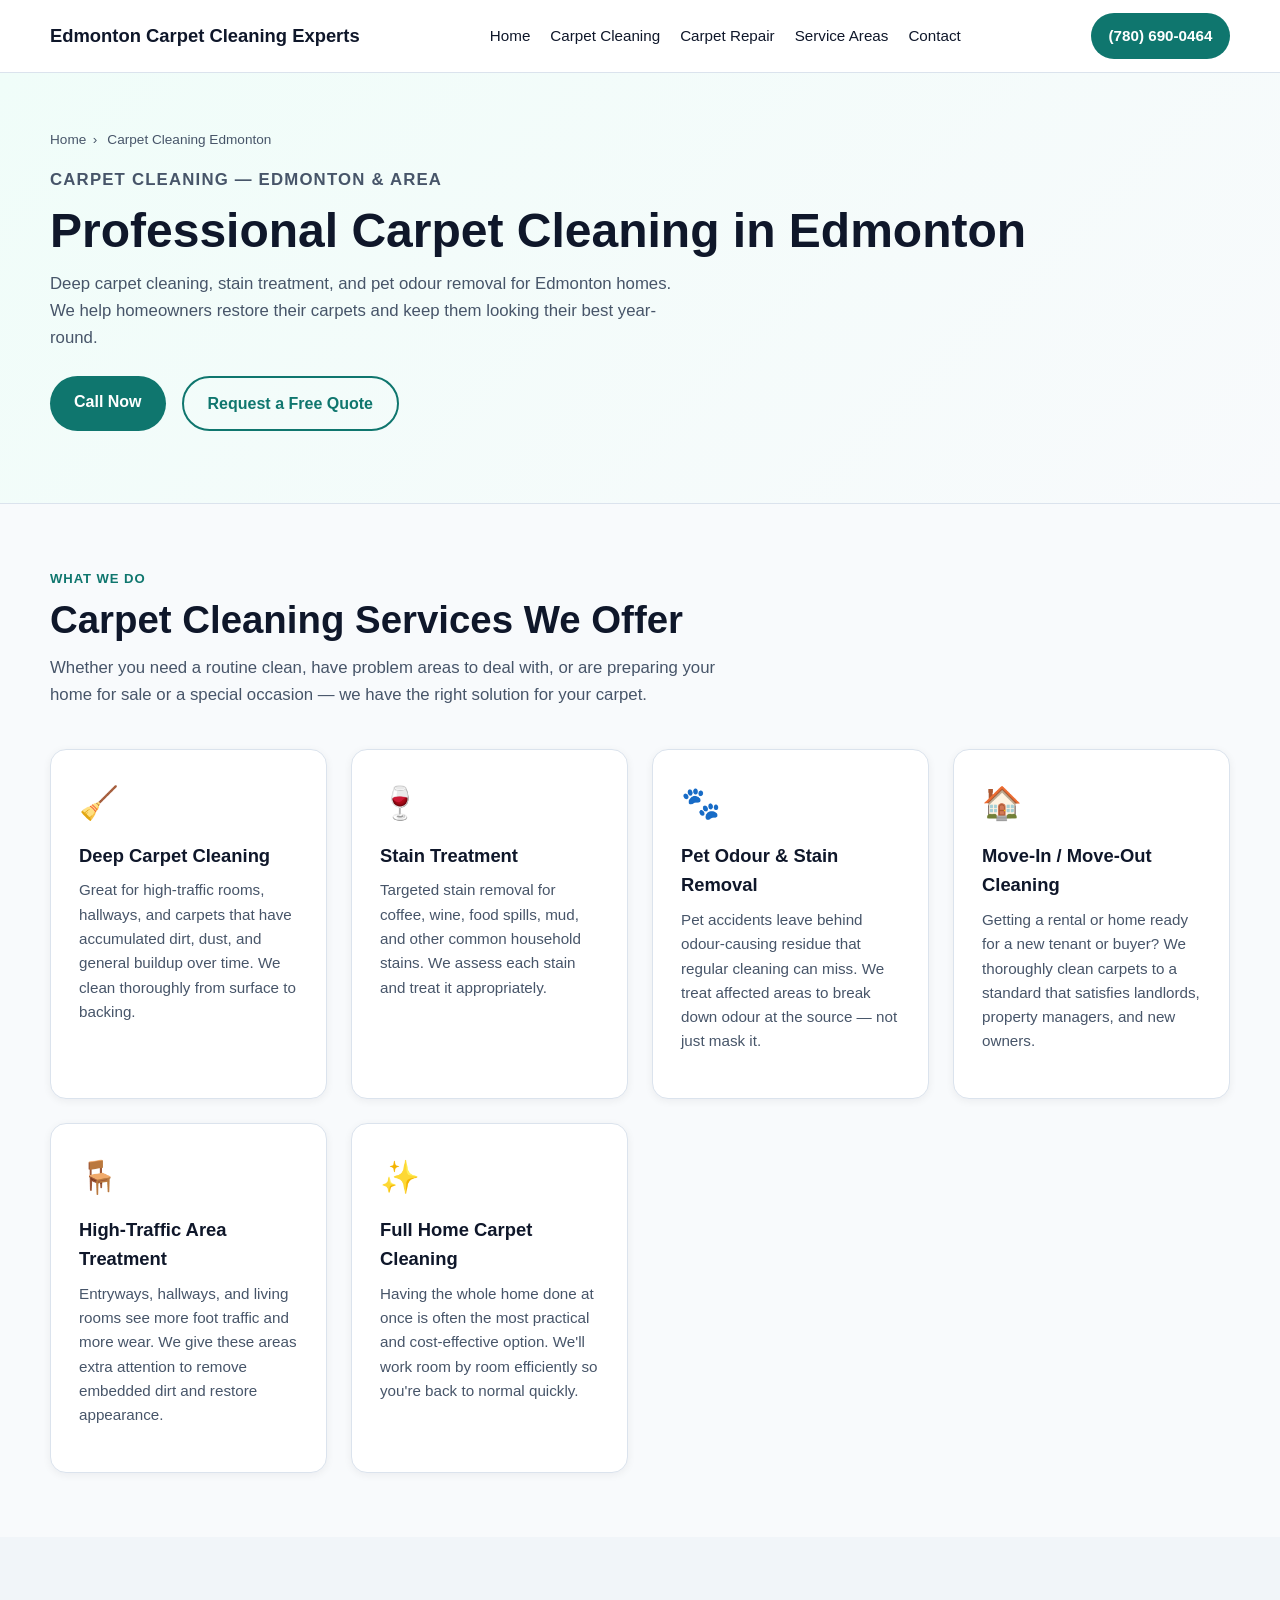
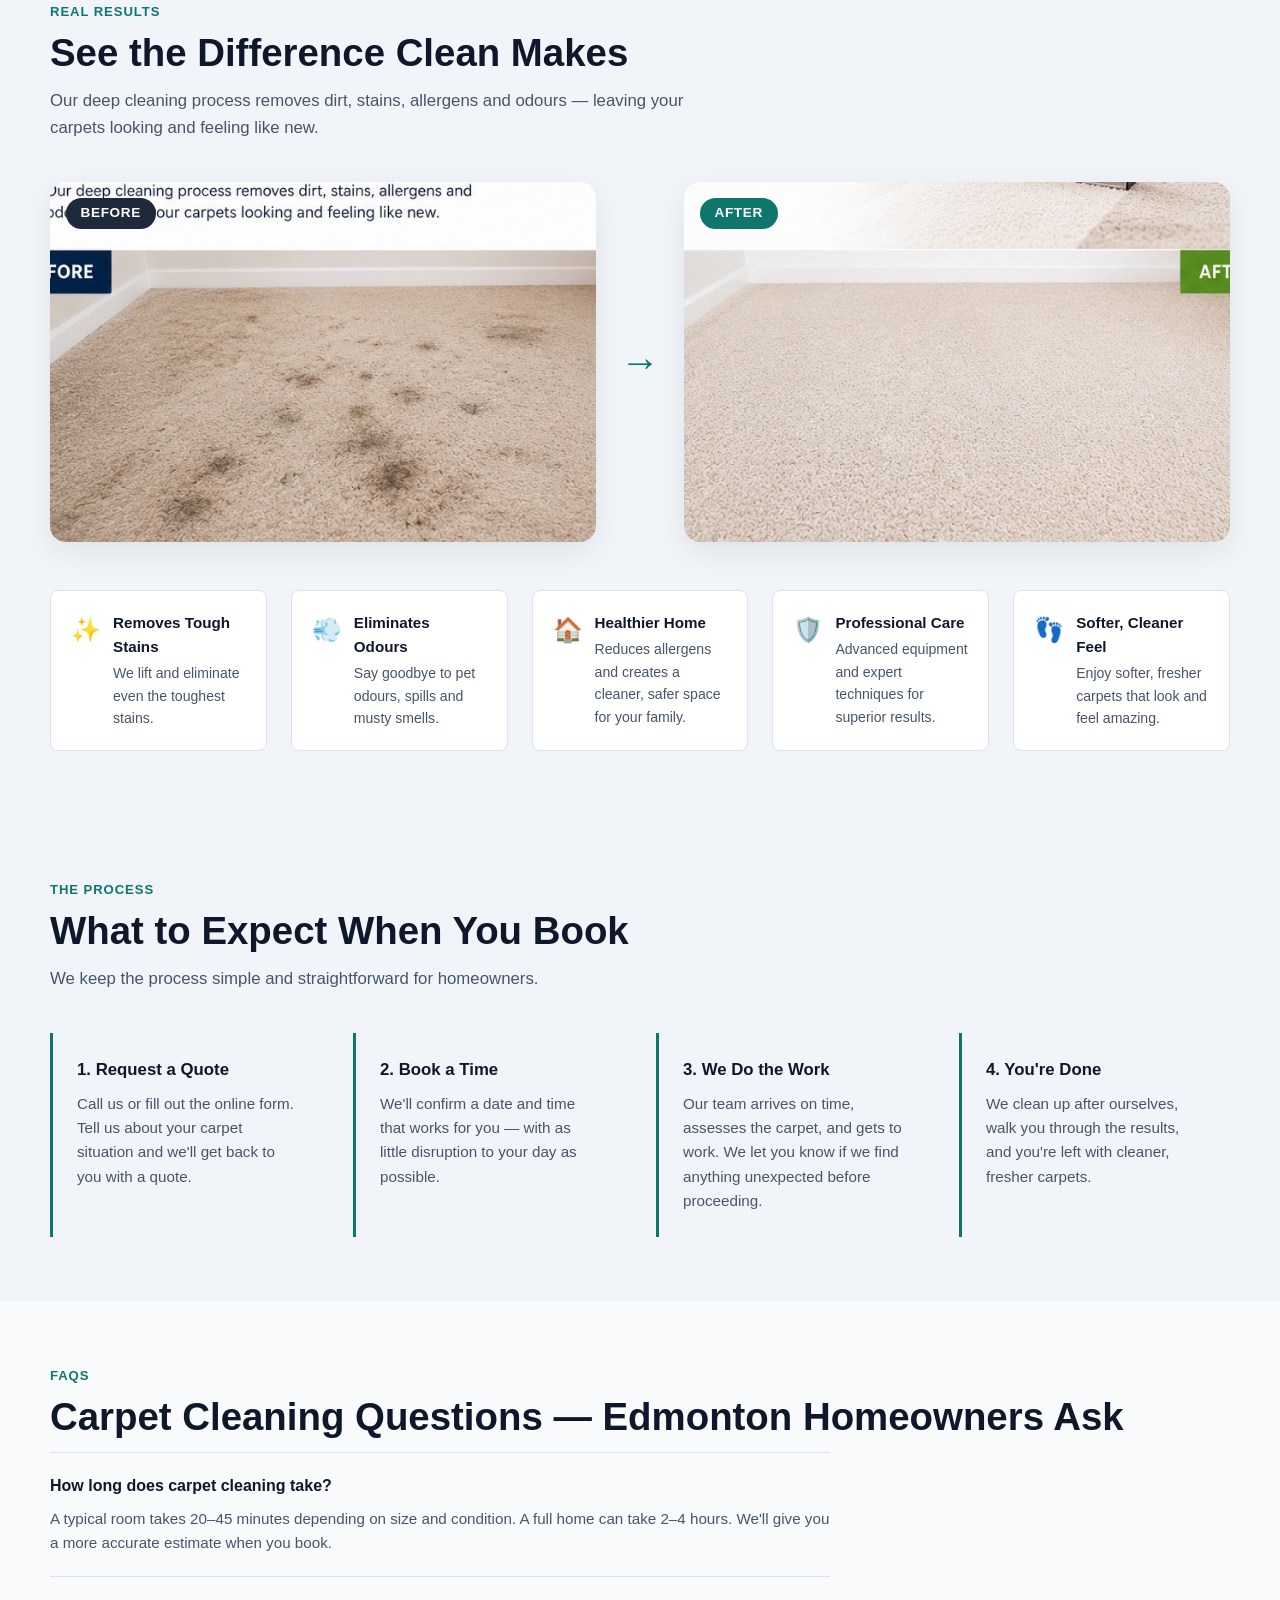
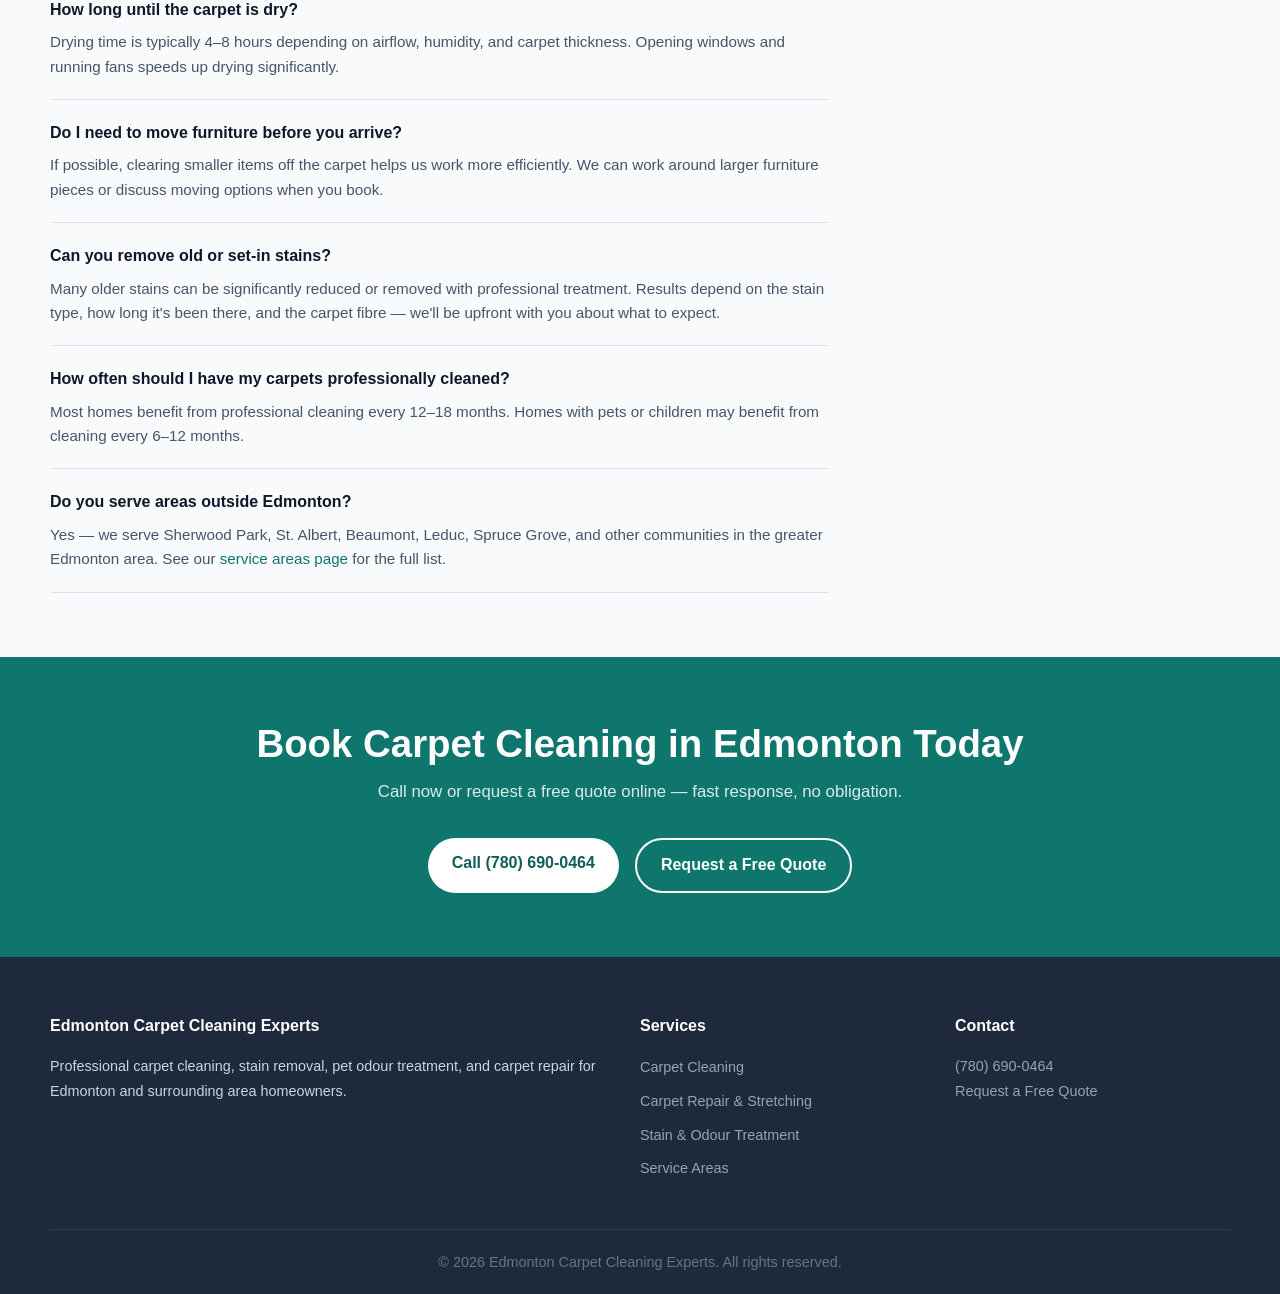
==== commit f4871c4c: "Update phone number to 780-690-0464" ====
--- a/carpet-cleaning-edmonton.html
+++ b/carpet-cleaning-edmonton.html
@@ -17,7 +17,7 @@
     "provider": {
       "@type": "LocalBusiness",
       "name": "Edmonton Carpet Cleaning Experts",
-      "telephone": "+15872068617",
+      "telephone": "+17806900464",
       "areaServed": "Edmonton"
     },
     "description": "Professional carpet cleaning services for Edmonton homeowners including deep cleaning, stain removal, and pet odour treatment.",
@@ -40,7 +40,7 @@
         <a href="service-areas.html">Service Areas</a>
         <a href="contact.html">Contact</a>
       </nav>
-      <a class="phone-button" href="tel:15872068617">(587) 206-8617</a>
+      <a class="phone-button" href="tel:17806900464">(780) 690-0464</a>
     </div>
   </header>
 
@@ -56,7 +56,7 @@
         <h1>Professional Carpet Cleaning in Edmonton</h1>
         <p>Deep carpet cleaning, stain treatment, and pet odour removal for Edmonton homes. We help homeowners restore their carpets and keep them looking their best year-round.</p>
         <div class="hero-actions">
-          <a class="btn btn-primary" href="tel:15872068617">Call Now</a>
+          <a class="btn btn-primary" href="tel:17806900464">Call Now</a>
           <a class="btn btn-secondary" href="contact.html">Request a Free Quote</a>
         </div>
       </div>
@@ -219,7 +219,7 @@
         <h2>Book Carpet Cleaning in Edmonton Today</h2>
         <p>Call now or request a free quote online — fast response, no obligation.</p>
         <div class="cta-actions">
-          <a class="btn btn-primary" style="background:#fff; color:var(--primary-dark);" href="tel:15872068617">Call (587) 206-8617</a>
+          <a class="btn btn-primary" style="background:#fff; color:var(--primary-dark);" href="tel:17806900464">Call (780) 690-0464</a>
           <a class="btn btn-secondary" href="contact.html">Request a Free Quote</a>
         </div>
       </div>
@@ -244,7 +244,7 @@
       </div>
       <div>
         <h3>Contact</h3>
-        <p><a href="tel:15872068617">(587) 206-8617</a></p>
+        <p><a href="tel:17806900464">(780) 690-0464</a></p>
         <p><a href="contact.html">Request a Free Quote</a></p>
       </div>
     </div>
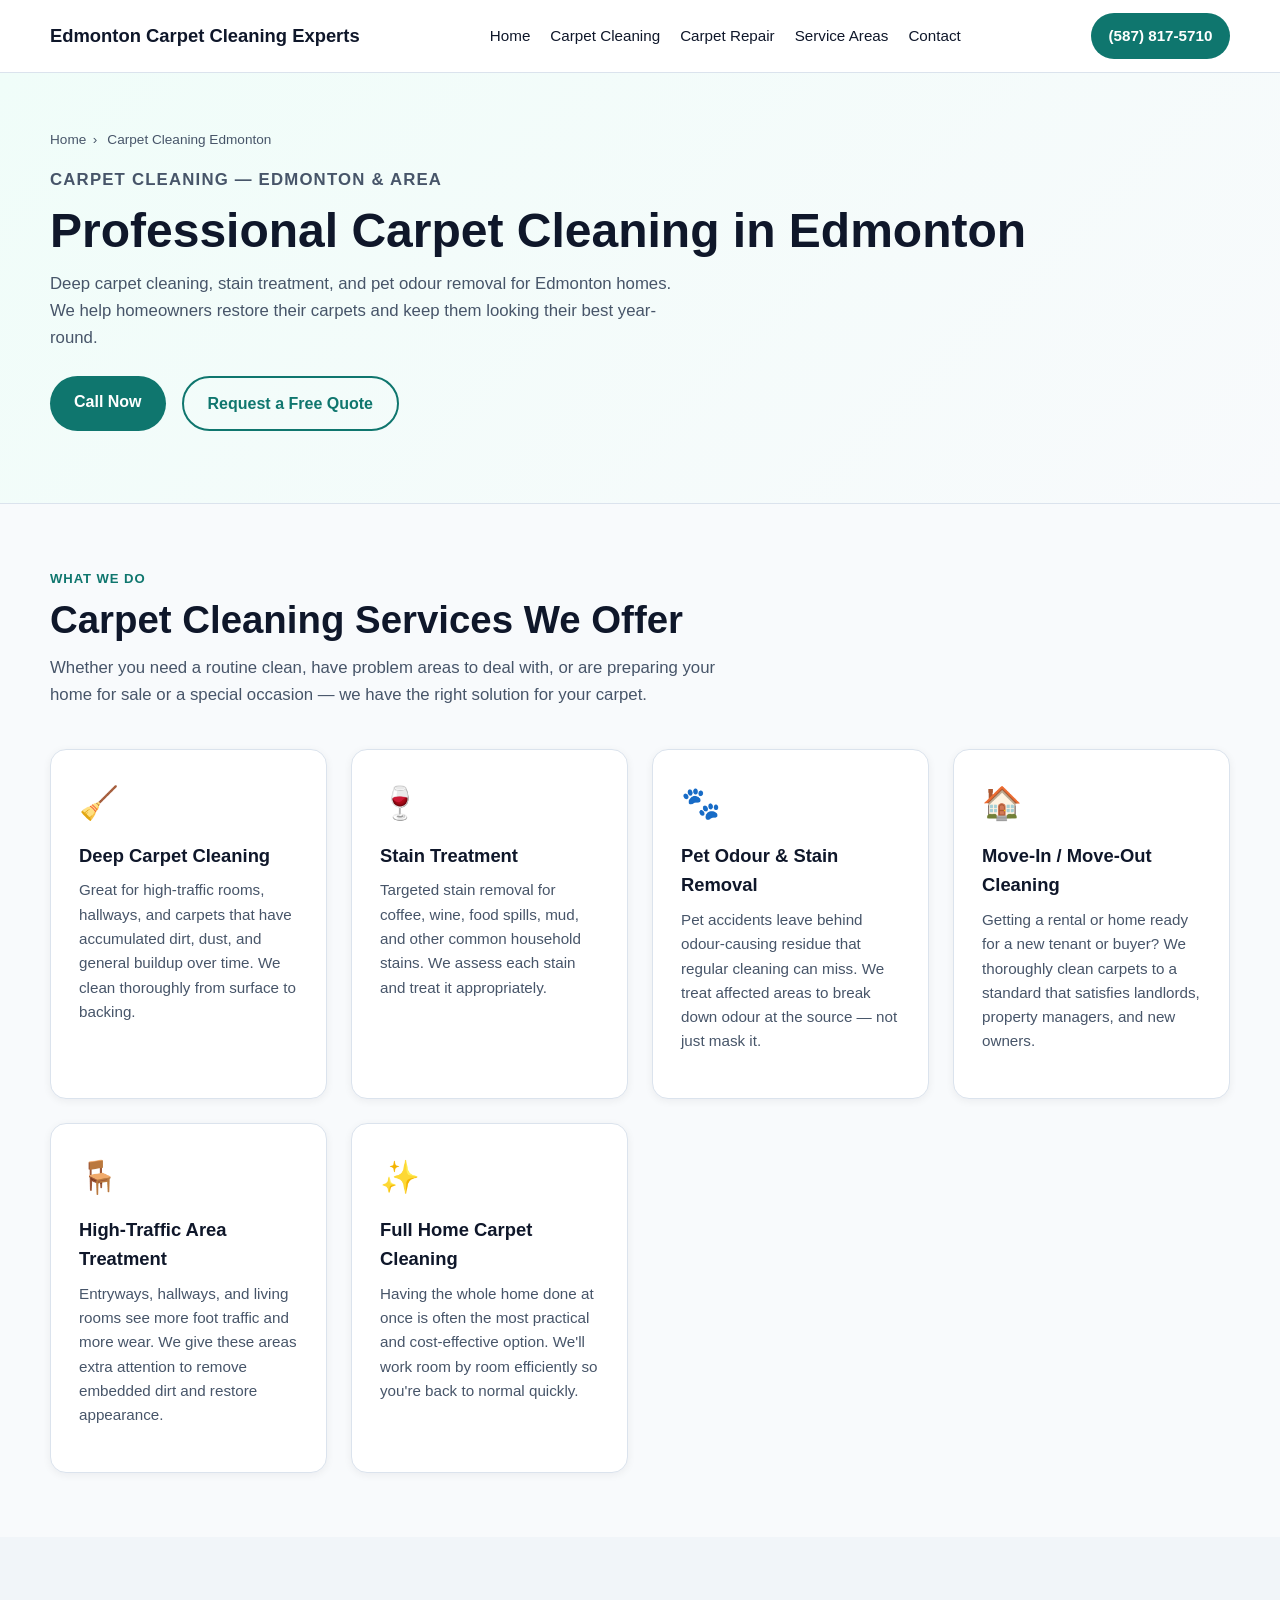
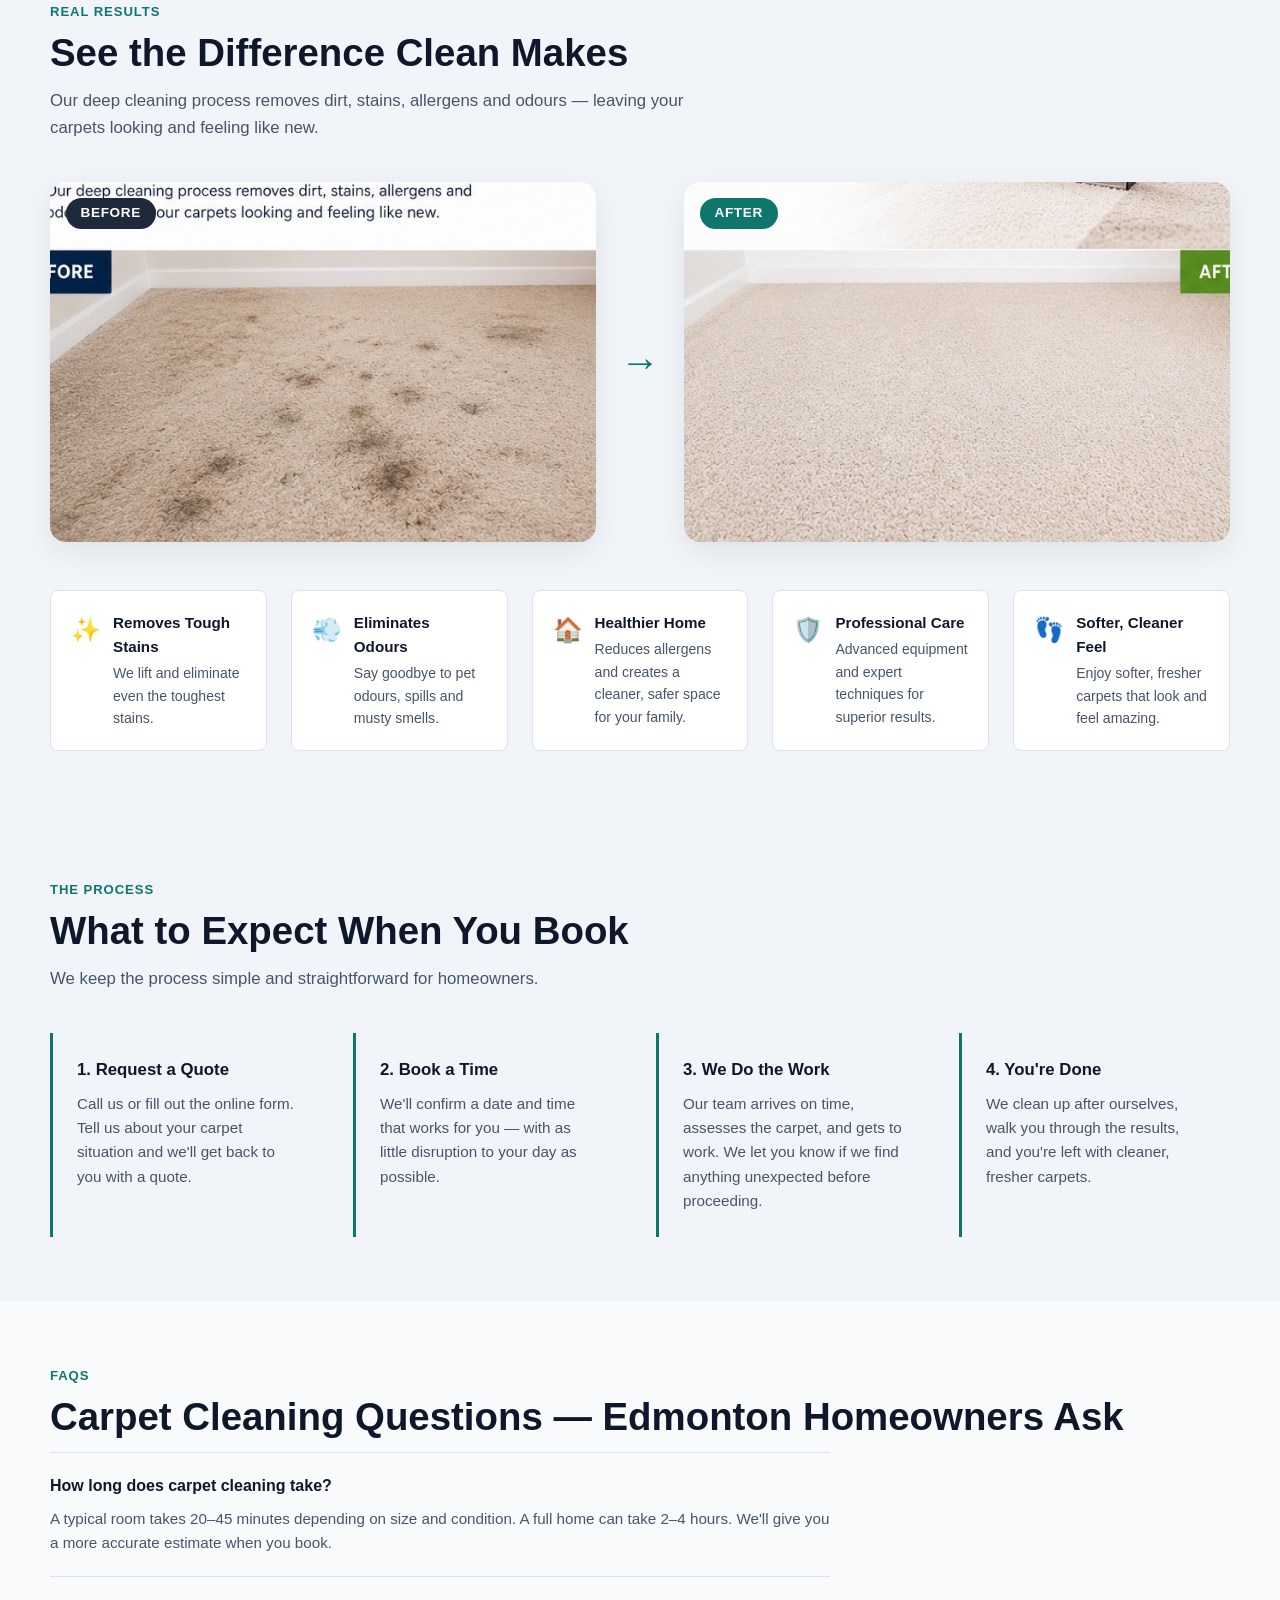
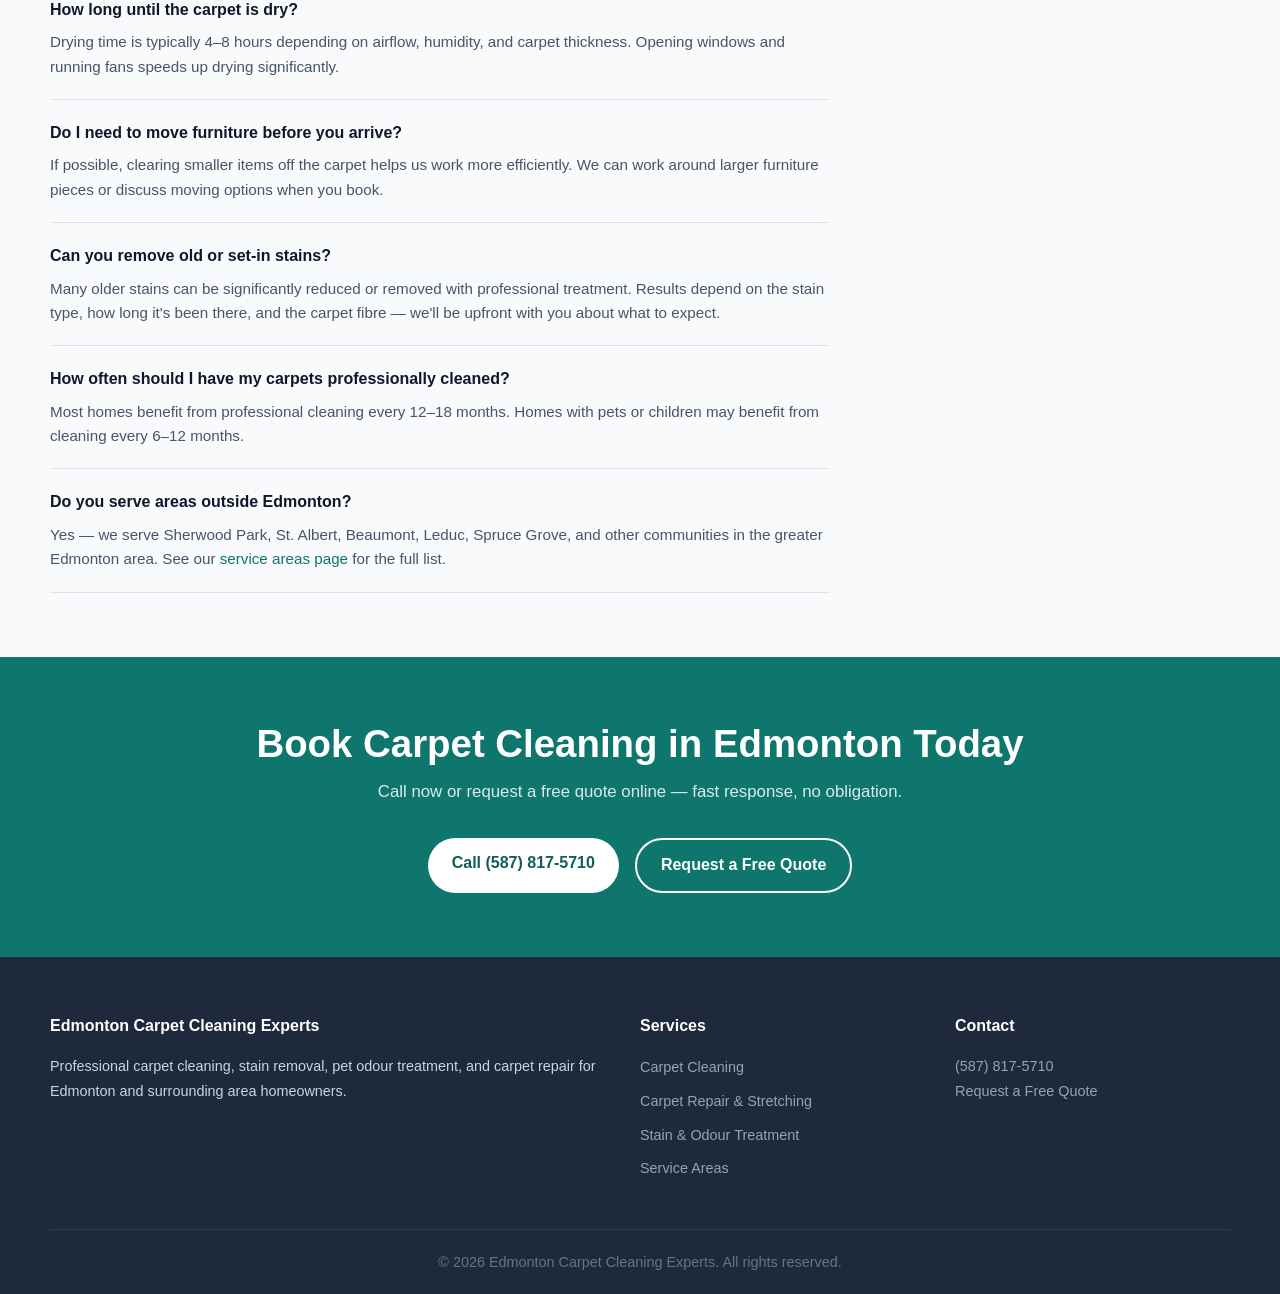
==== commit 774bd684: "Update phone number to Twilio line (587) 817-5710 Co-Authored-By: Claude Opus 5.5 <noreply@anthropic" ====
--- a/carpet-cleaning-edmonton.html
+++ b/carpet-cleaning-edmonton.html
@@ -17,7 +17,7 @@
     "provider": {
       "@type": "LocalBusiness",
       "name": "Edmonton Carpet Cleaning Experts",
-      "telephone": "+17806900464",
+      "telephone": "+15878175710",
       "areaServed": "Edmonton"
     },
     "description": "Professional carpet cleaning services for Edmonton homeowners including deep cleaning, stain removal, and pet odour treatment.",
@@ -40,7 +40,7 @@
         <a href="service-areas.html">Service Areas</a>
         <a href="contact.html">Contact</a>
       </nav>
-      <a class="phone-button" href="tel:17806900464">(780) 690-0464</a>
+      <a class="phone-button" href="tel:+15878175710">(587) 817-5710</a>
     </div>
   </header>
 
@@ -56,7 +56,7 @@
         <h1>Professional Carpet Cleaning in Edmonton</h1>
         <p>Deep carpet cleaning, stain treatment, and pet odour removal for Edmonton homes. We help homeowners restore their carpets and keep them looking their best year-round.</p>
         <div class="hero-actions">
-          <a class="btn btn-primary" href="tel:17806900464">Call Now</a>
+          <a class="btn btn-primary" href="tel:+15878175710">Call Now</a>
           <a class="btn btn-secondary" href="contact.html">Request a Free Quote</a>
         </div>
       </div>
@@ -219,7 +219,7 @@
         <h2>Book Carpet Cleaning in Edmonton Today</h2>
         <p>Call now or request a free quote online — fast response, no obligation.</p>
         <div class="cta-actions">
-          <a class="btn btn-primary" style="background:#fff; color:var(--primary-dark);" href="tel:17806900464">Call (780) 690-0464</a>
+          <a class="btn btn-primary" style="background:#fff; color:var(--primary-dark);" href="tel:+15878175710">Call (587) 817-5710</a>
           <a class="btn btn-secondary" href="contact.html">Request a Free Quote</a>
         </div>
       </div>
@@ -244,7 +244,7 @@
       </div>
       <div>
         <h3>Contact</h3>
-        <p><a href="tel:17806900464">(780) 690-0464</a></p>
+        <p><a href="tel:+15878175710">(587) 817-5710</a></p>
         <p><a href="contact.html">Request a Free Quote</a></p>
       </div>
     </div>
